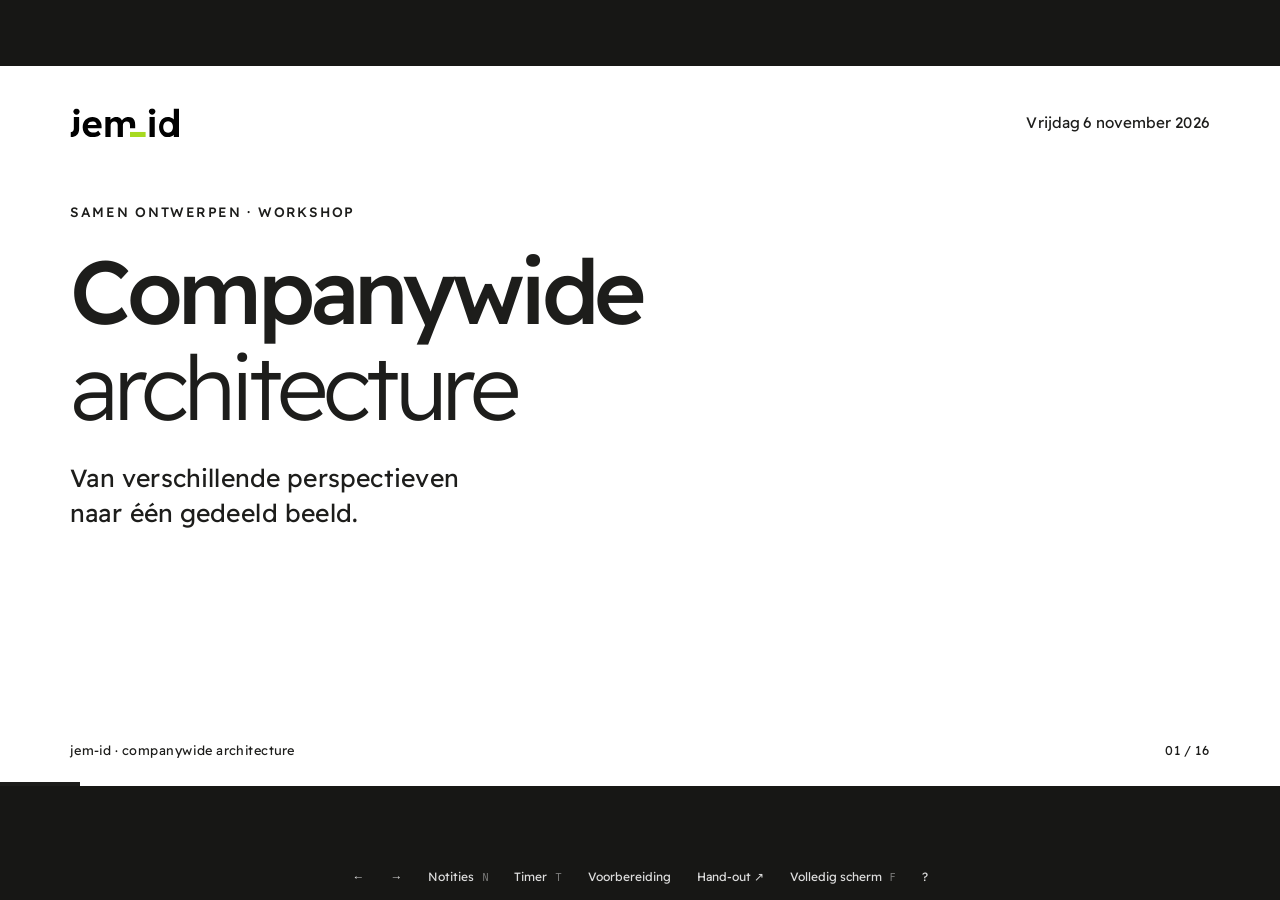
==== index.html @ 1c61e3d5 "Trim guiding text from C4 intro slides and fix diagram labels Remove C1-C3 list from the kata slide " ====
<!doctype html>
<html lang="nl">
<head>
  <meta charset="utf-8"><meta name="viewport" content="width=device-width, initial-scale=1">
  <title>Companywide architecture — jem-id workshop</title>
  <link rel="stylesheet" href="style.css">
  <style>
    @keyframes deck-fade { from { opacity: 0 } to { opacity: 1 } }
    @keyframes deck-rise { from { opacity: 0; transform: translateY(18px) } to { opacity: 1; transform: translateY(0) } }
    @media (prefers-reduced-motion: no-preference) {
      .slide.active { animation: deck-fade .28s ease both }
      .slide.active header, .slide.active > h1, .slide.active > h2, .slide.active > .cover-body { animation: deck-rise .45s ease both }
      .slide.active > .intro, .slide.active > .statement { animation: deck-rise .45s .08s ease both }
      .slide.active .role-lines > div { animation: deck-rise .50s ease both }
      .slide.active .role-lines > div:nth-child(1) { animation-delay: .10s }
      .slide.active .role-lines > div:nth-child(2) { animation-delay: .22s }
      .slide.active .role-lines > div:nth-child(3) { animation-delay: .34s }
      .slide.active .workshop-columns > div, .slide.active .check-columns > div, .slide.active .present-columns > div { animation: deck-rise .55s ease both }
      .slide.active .workshop-columns > div:nth-child(1), .slide.active .check-columns > div:nth-child(1), .slide.active .present-columns > div:nth-child(1) { animation-delay: .14s }
      .slide.active .workshop-columns > div:nth-child(2), .slide.active .check-columns > div:nth-child(2), .slide.active .present-columns > div:nth-child(2) { animation-delay: .32s }
      .slide.active > .lift { animation: deck-rise .6s .1s ease both }
      .slide.active .timeline-loop { animation: deck-rise .6s .1s ease both }
      .slide.active .c-level > * { animation: deck-rise .5s ease both }
      .slide.active .c-level > :nth-child(2) { animation-delay: .06s }
      .slide.active .c-level > :nth-child(3) { animation-delay: .12s }
      .slide.active .c-level > :nth-child(4) { animation-delay: .22s }
      .slide.active .c-level > :nth-child(5) { animation-delay: .32s }
      .slide.active .c-example { animation: deck-rise .6s .2s ease both }
      .slide.active .c4-levels > div { animation: deck-rise .55s ease both }
      .slide.active .c4-levels > :nth-child(1) { animation-delay: .12s }
      .slide.active .c4-levels > :nth-child(2) { animation-delay: .24s }
      .slide.active .c4-levels > :nth-child(3) { animation-delay: .36s }
      .slide.active .c4-levels > :nth-child(4) { animation-delay: .48s }
      .slide.active .c-stamp { animation: deck-fade .4s .6s ease both }
      .slide.active .handoff-steps > * { animation: deck-rise .55s ease both }
      .slide.active .handoff-steps > :nth-child(1) { animation-delay: .12s }
      .slide.active .handoff-steps > :nth-child(2) { animation-delay: .24s }
      .slide.active .handoff-steps > :nth-child(3) { animation-delay: .36s }
      .slide.active .handoff-steps > :nth-child(4) { animation-delay: .48s }
      .slide.active .handoff-steps > :nth-child(5) { animation-delay: .60s }
    }
  </style>
  <script src="workshop.js" defer></script><script src="deck.js" defer></script><script src="elevator.js" defer></script>
</head>
<body>
  <main id="stage" aria-label="Workshop presentatie">
    <section class="slide cover active" data-title="Companywide architecture" style="background:#fff">
      <header><img class="logo" src="assets/logo.svg" alt="jem-id"><span data-date></span></header>
      <div class="cover-body"><p class="eyebrow">Samen ontwerpen · workshop</p><h1>Companywide<br><span>architecture</span></h1><p class="lead">Van verschillende perspectieven<br>naar één gedeeld beeld.</p></div>
      <aside class="notes">Welkom! Na Randy’s presentatie gaan we zelf oefenen. Wie vaak met architectuur werkt, oefent met uitleggen, afwegingen en luisteren naar andere rollen. Wie er minder mee werkt, leert systeemgrenzen herkennen en vragen stellen. We doen allemaal mee omdat productkeuzes, klantbehoeften en de manier waarop we samenwerken invloed hebben op onze systemen. Vraag: wie heeft bij een technische keuze weleens gedacht ‘waarom eigenlijk?’ Vandaag gaat het om het gesprek en de onderbouwing, niet om de mooiste tekening.</aside>
    </section>
    <section class="slide lift-slide" data-title="Architectuur raakt iedere rol">
      <header><img class="logo" src="assets/logo.svg" alt="jem-id"><span>Waarom we dit samen doen</span></header>
      <h2>Architectuur raakt<br><span>iedere rol</span></h2>
      <p class="intro">Hoe onze systemen samenwerken, hangt samen met hoe wij keuzes maken.</p>
      <div class="role-lines"><div><strong>Product & klant</strong><p>Welk probleem lossen we op? Wat heeft prioriteit?</p></div><div><strong>Development, data & UX</strong><p>Hoe bouwen we het? Welke inzichten uit data en gebruikerservaring zijn nodig?</p></div><div><strong>Teams & organisatie</strong><p>Wie is verantwoordelijk? Waar moeten we afstemmen?</p></div></div>
      <p class="statement">“De architect is niet een verdieping. De architect is de <b>lift.</b>”</p>
      <figure class="lift" data-elevator></figure>
      <aside class="notes">De formulering op de slide komt uit Randy Vroegops presentatie, gebaseerd op Gregor Hohpes Architect Elevator-metafoor. Verschillende rollen zien andere delen van dezelfde organisatie. Architectuur verbindt die perspectieven. Een prioriteit kan gevolgen hebben voor systemen; inzichten van de data-analist en de UX-designer laten zien wat gebruikers nodig hebben en hoe een oplossing wordt ervaren. Vraag elke groep daarom om vaktermen uit te leggen en niet meteen een oplossing te tekenen. C4 geeft verschillende zoomniveaus: C1 context, C2 containers, C3 componenten, C4 code. C4 is een hulpmiddel voor het gesprek, niet een volledig model van de organisatie. Bronnen: https://github.com/vroegop/architecturetalk · Gregor Hohpe, The Software Architect Elevator · https://c4model.com/</aside>
    </section>
    <section class="slide" data-title="Het tijdpad">
      <header><img class="logo" src="assets/logo.svg" alt="jem-id"><span>Voorstel · 120 minuten</span></header>
      <h2>Het <span>tijdpad</span></h2>
      <svg class="timeline-loop" viewBox="0 0 1424 560" role="img" aria-label="Tijdpad: intro 10 minuten, dan drie rondes C1 20, C2 25 en C3 20 minuten, elk gevolgd door een check-in van 5 minuten, daarna presenteren 20 en retro 10 minuten" font-family="Readex, Arial, sans-serif" text-anchor="middle" style="display:block;width:100%;height:auto;margin-top:6px"><defs><marker id="loop-arrow" viewBox="0 0 10 10" refX="7" refY="5" markerWidth="4" markerHeight="4" orient="auto"><path d="M0 0L10 5L0 10z" fill="#aadb1e"/></marker></defs><g stroke="#aadb1e" stroke-width="5"><line x1="252" y1="290" x2="522" y2="290"/><line x1="902" y1="290" x2="1088" y2="290"/><line x1="1132" y1="290" x2="1278" y2="290"/></g><g fill="none" stroke="#aadb1e" stroke-width="6" marker-end="url(#loop-arrow)"><path d="M777.6 127.7A175 175 0 0 1 885.3 314.4"/><path d="M819.7 427.9A175 175 0 0 1 604.3 427.9"/><path d="M538.7 314.4A175 175 0 0 1 646.4 127.7"/></g><text x="712" y="286" font-size="40" font-weight="500" fill="#1d1d1b">3 rondes</text><text x="712" y="320" font-size="20" fill="#666">tekenen, dan samen inchecken</text><rect x="637" y="80" width="150" height="70" fill="#1d1d1b"/><text x="712" y="124" font-size="28" font-weight="500" fill="#fff">C1 <tspan font-size="19" font-weight="400" fill="#aadb1e">20 min</tspan></text><rect x="788.6" y="342.5" width="150" height="70" fill="#1d1d1b"/><text x="863.6" y="386.5" font-size="28" font-weight="500" fill="#fff">C2 <tspan font-size="19" font-weight="400" fill="#aadb1e">25 min</tspan></text><rect x="485.4" y="342.5" width="150" height="70" fill="#1d1d1b"/><text x="560.4" y="386.5" font-size="28" font-weight="500" fill="#fff">C3 <tspan font-size="19" font-weight="400" fill="#aadb1e">20 min</tspan></text><g fill="#aadb1e" stroke="#fff" stroke-width="5"><circle cx="863.6" cy="202.5" r="14"/><circle cx="712" cy="465" r="14"/><circle cx="560.4" cy="202.5" r="14"/></g><g font-size="18" fill="#1d1d1b"><text x="890" y="190" text-anchor="start">check-in <tspan fill="#666">5</tspan></text><text x="712" y="508">check-in <tspan fill="#666">5</tspan></text><text x="534" y="190" text-anchor="end">check-in <tspan fill="#666">5</tspan></text></g><circle cx="230" cy="290" r="20" fill="#1d1d1b" stroke="#aadb1e" stroke-width="5"/><text x="230" y="348" font-size="26" font-weight="500">Intro</text><text x="230" y="378" font-size="20" fill="#666">10 min</text><circle cx="1110" cy="290" r="20" fill="#1d1d1b" stroke="#aadb1e" stroke-width="5"/><text x="1110" y="348" font-size="26" font-weight="500">Presenteren</text><text x="1110" y="378" font-size="20" fill="#666">20 min</text><circle cx="1300" cy="290" r="20" fill="#1d1d1b" stroke="#aadb1e" stroke-width="5"/><text x="1300" y="348" font-size="26" font-weight="500">Retro</text><text x="1300" y="378" font-size="20" fill="#666">10 min</text></svg>
      <aside class="notes">Dit tijdpad is een voorstel van 120 minuten, inclusief vier presentaties. Elke groep werkt drie rondes: C1 (20 min), C2 (25 min) en C3 (20 min). Na elke ronde checken we samen in (5 min); na C1 en C2 met de sheet van het volgende zoomniveau, na C3 als overgang naar de presentaties: is het vorige niveau begrijpelijk, hebben pijlen een label, welke C4-vragen zijn er? Stem daarna zo nodig de tijd af. Het doel is niet om elk detail af te maken, maar om keuzes, aannames en open vragen zichtbaar te maken.</aside>
    </section>
    <section class="slide" data-title="De oefenkata">
      <header><img class="logo" src="assets/logo.svg" alt="jem-id"><span>Op papier · vier mensen per groep</span></header>
      <h2>Wat is een <span>kata?</span></h2>
      <div class="workshop-columns"><div><p class="eyebrow">Oefenen zonder productiedruk</p><h3>Een korte, fictieve casus om samen ontwerpkeuzes te verkennen.</h3><p style="margin-top:18px">Jullie tekenen, stellen vragen, maken aannames zichtbaar en vergelijken mogelijke oplossingen. Niet de perfecte uitkomst telt, maar hoe jullie tot keuzes komen.</p><p class="challenge">De concrete casus staat in de <b>hand-out</b>. Gebruik die tijdens het groepswerk als jullie gezamenlijke vertrekpunt.</p></div><div class="agenda"><p class="eyebrow">Jullie resultaat</p><ol><li><b>Keuzes</b><span>Onderbouwde afwegingen, aannames en open vragen</span></li></ol><p class="small"><b>Sofie loopt langs als PO.</b> Schrijf vragen en aannames op.</p></div></div>
      <aside class="notes">Een architectural kata is een korte, veilige oefenvorm: een team werkt aan een fictieve casus om architectuurkeuzes, aannames en trade-offs bespreekbaar te maken. De concrete bloemen-casus staat bewust alleen in de hand-out, zodat iedereen hem tijdens het groepswerk bij de hand heeft. Houd de oplossing open. Eindresultaat: een C1, een C2, een C3 van één container en enkele onderbouwde keuzes. C4/code doen we niet. Begin bij mensen, doelen en de systeemgrens. Geef alle pijlen een betekenis. Een container in C4 is een uitvoerbare applicatie of gegevensopslag, niet per se Docker. Niet-developers toetsen of de tekening begrijpelijk is en of het probleem wordt opgelost. Developers bewaken samenhang en leggen technische termen uit. Verdeel het tekenen, vragen stellen en noteren; laat iedereen aan bod komen.</aside>
    </section>
    <section class="slide" data-title="Het C4-model">
      <header><img class="logo" src="assets/logo.svg" alt="jem-id"><span>Eerst samen · het C4-model</span></header>
      <h2>Het <span>C4-model</span></h2>
      <div class="c4-levels">
        <div><svg viewBox="0 0 120 120" aria-hidden="true"><rect x="2" y="2" width="116" height="116" fill="#aadb1e" stroke="#1d1d1b" stroke-width="3"/><rect x="22" y="22" width="76" height="76" fill="none" stroke="#1d1d1b" stroke-width="2" stroke-dasharray="5 4"/></svg><b>C1</b><h3>Context</h3><p>Het systeem als één doos, met de mensen en systemen eromheen.</p><small>Voor iedereen</small></div>
        <div><svg viewBox="0 0 120 120" aria-hidden="true"><rect x="2" y="2" width="116" height="116" fill="none" stroke="#1d1d1b" stroke-width="3"/><rect x="22" y="22" width="76" height="76" fill="#aadb1e" stroke="#1d1d1b" stroke-width="3"/><rect x="40" y="40" width="40" height="40" fill="none" stroke="#1d1d1b" stroke-width="2" stroke-dasharray="5 4"/></svg><b>C2</b><h3>Containers</h3><p>De applicaties en gegevensopslag binnen dat systeem.</p><small>Product & techniek</small></div>
        <div><svg viewBox="0 0 120 120" aria-hidden="true"><rect x="2" y="2" width="116" height="116" fill="none" stroke="#1d1d1b" stroke-width="3"/><rect x="22" y="22" width="76" height="76" fill="none" stroke="#1d1d1b" stroke-width="3"/><rect x="40" y="40" width="40" height="40" fill="#aadb1e" stroke="#1d1d1b" stroke-width="3"/><rect x="53" y="53" width="14" height="14" fill="none" stroke="#1d1d1b" stroke-width="2" stroke-dasharray="4 3"/></svg><b>C3</b><h3>Componenten</h3><p>De onderdelen binnen één container en hun taak.</p><small>Developers & architecten</small></div>
        <div class="off"><svg viewBox="0 0 120 120" aria-hidden="true"><rect x="2" y="2" width="116" height="116" fill="none" stroke="#bbb" stroke-width="3"/><rect x="22" y="22" width="76" height="76" fill="none" stroke="#bbb" stroke-width="3"/><rect x="40" y="40" width="40" height="40" fill="none" stroke="#bbb" stroke-width="3"/><rect x="53" y="53" width="14" height="14" fill="#ddd" stroke="#bbb" stroke-width="3"/></svg><b>C4</b><h3>Code</h3><p>Klassen, functies en tabellen binnen één component.</p><small>Vandaag niet</small></div>
      </div>
      <aside class="notes">Het C4-model van Simon Brown beschrijft software op vier zoomniveaus, net als een digitale kaart: eerst het land, dan de stad, dan de straat. C1 context laat het systeem als één doos zien, met de mensen die het gebruiken en de systemen waarmee het praat. C2 containers zoomt in op de applicaties en gegevensopslag binnen dat systeem. C3 componenten zoomt in op één container. C4 code gaat over klassen en functies; dat niveau wordt meestal uit de code gegenereerd en slaan we vandaag over. Belangrijkste les: kies het zoomniveau dat past bij het gesprek en het publiek. Bron: https://c4model.com/</aside>
    </section>
    <section class="slide" data-title="Voorbeeldkata · Doe mij maar een BLT">
      <header><img class="logo" src="assets/logo.svg" alt="jem-id"><span>Voorbeeld · Architectural Katas</span></header>
      <h2>Doe mij maar <span>een BLT</span></h2>
      <div class="workshop-columns" style="margin-top:34px"><div><p class="eyebrow">De casus</p><h3>Een landelijke broodjesketen wil ‘bestellen per fax’ ook via internet aanbieden, naast de bestaande faxservice.</h3><p class="challenge">Gebruikers: <b>miljoenen+</b></p></div><div class="agenda kata-reqs"><p class="eyebrow">Eisen na gesprek met PO</p><ol><li><b>Bestellen</b><span>Na de bestelling krijgt de klant een ophaaltijd en een route naar de winkel (via Google Maps)</span></li><li><b>Bezorgen</b><span>Bezorgt de winkel? Dan gaat een bezorger met het broodje naar de klant</span></li><li><b>Mobiel</b><span>Goed te gebruiken op mobiele apparaten</span></li><li><b>Acties</b><span>Landelijke én lokale dagaanbiedingen</span></li><li><b>Betalen</b><span>Online, of bij ophalen of bezorging</span></li></ol></div></div>
      <aside class="notes">Deze voorbeeldkata komt van architecturalkatas.com (‘I’ll Have the BLT’). Een landelijke broodjesketen wil naast de bestaande faxservice ook online bestellen mogelijk maken, voor miljoenen gebruikers. Eisen: de klant krijgt na het bestellen een ophaaltijd en routebeschrijving via Google Maps; als de winkel bezorgt, gaat een bezorger op pad; het moet goed werken op mobiel; er zijn landelijke en lokale dagaanbiedingen; en betalen kan online of bij ophalen of bezorging. We gebruiken deze casus alleen om de vier zoomniveaus te laten zien (jullie eigen kata staat in de hand-out); hij komt straks terug als voorbeeld op de check-in-slides. Bron: https://www.architecturalkatas.com/</aside>
    </section>
    <section class="slide c-slide c-explain" data-title="Voorbeeld · C1 context">
      <header><img class="logo" src="assets/logo.svg" alt="jem-id"><span>Het C4-model · voorbeeld</span></header>
      <div class="c-columns">
        <div class="c-level">
          <p class="eyebrow">Zoomniveau 1</p>
          <h2>C1 <span>context</span></h2>
          <p class="intro">Het bestelplatform als één doos. Wie gebruikt het, en met welke systemen praat het?</p>
          <ul class="check-questions"><li>Mensen: klant, medewerker, bezorger en marketing</li><li>Eén systeem in scope, in het midden</li><li>Bestaande en externe systemen: Google Maps, betalen, kassa</li><li>Nog geen techniek: iedereen kan meelezen</li></ul>
        </div>
        <figure class="c-example">
          <figcaption><span>Voorbeeld</span> Doe mij maar een BLT · systeemcontext</figcaption>
          <svg id="ex-c1" viewBox="0 0 880 600" role="img" aria-label="Voorbeeld C1: klant, medewerker, bezorger en marketing gebruiken het bestelplatform, dat Google Maps, een betaalprovider en het kassasysteem van de winkel gebruikt" font-family="Readex, Arial, sans-serif" text-anchor="middle">
            <defs><marker id="arr-blt1" viewBox="0 0 10 10" refX="9" refY="5" markerWidth="9" markerHeight="9" orient="auto"><path d="M0 0L10 5L0 10z" fill="#1d1d1b"/></marker></defs>
            <g stroke="#1d1d1b" stroke-width="2.5" marker-end="url(#arr-blt1)"><line x1="110" y1="132" x2="290" y2="253"/><line x1="330" y1="132" x2="400" y2="253"/><line x1="550" y1="132" x2="480" y2="253"/><line x1="770" y1="132" x2="590" y2="253"/><line x1="330" y1="367" x2="180" y2="478"/><line x1="440" y1="367" x2="440" y2="478"/><line x1="550" y1="367" x2="700" y2="478"/></g>
            <g fill="#1d1d1b"><circle cx="110" cy="28" r="20"/><rect x="20" y="48" width="180" height="82" rx="18"/><circle cx="330" cy="28" r="20"/><rect x="240" y="48" width="180" height="82" rx="18"/><circle cx="550" cy="28" r="20"/><rect x="460" y="48" width="180" height="82" rx="18"/><circle cx="770" cy="28" r="20"/><rect x="680" y="48" width="180" height="82" rx="18"/></g>
            <g fill="#fff"><g font-size="19" font-weight="500"><text x="110" y="79">Klant</text><text x="330" y="79">Medewerker</text><text x="550" y="79">Bezorger</text><text x="770" y="79">Marketing</text></g><g font-size="12" fill="#c8c8c1"><text x="110" y="98">[Persoon]</text><text x="330" y="98">[Persoon]</text><text x="550" y="98">[Persoon]</text><text x="770" y="98">[Persoon]</text></g><g font-size="14"><text x="110" y="118">Bestelt online</text><text x="330" y="118">Maakt broodjes klaar</text><text x="550" y="118">Bezorgt bestellingen</text><text x="770" y="118">Bepaalt dagacties</text></g></g>
            <rect x="250" y="255" width="380" height="110" fill="#aadb1e"/>
            <g fill="#1d1d1b"><text x="440" y="293" font-size="22" font-weight="500">Bestelplatform</text><text x="440" y="314" font-size="13">[Softwaresysteem]</text><text x="440" y="338" font-size="15">Online bestellen, ophalen</text><text x="440" y="357" font-size="15">of laten bezorgen</text></g>
            <g fill="#e6e6e0"><rect x="40" y="480" width="220" height="100"/><rect x="330" y="480" width="220" height="100"/><rect x="620" y="480" width="220" height="100"/></g>
            <g fill="#1d1d1b"><g font-size="20" font-weight="500"><text x="150" y="517">Google Maps</text><text x="440" y="517">Betaalprovider</text><text x="730" y="517">Kassasysteem winkel</text></g><g font-size="13" fill="#666"><text x="150" y="539">[Extern systeem]</text><text x="440" y="539">[Extern systeem]</text><text x="730" y="539">[Bestaand systeem]</text></g><g font-size="15"><text x="150" y="562">Routebeschrijving</text><text x="440" y="562">Online betalen</text><text x="730" y="562">Fax- en baliebestellingen</text></g></g>
            <g font-size="15" fill="#1d1d1b" stroke="#fff" stroke-width="6" stroke-linejoin="round" paint-order="stroke"><text x="160" y="186" text-anchor="end">Bestelt en</text><text x="172" y="203" text-anchor="end">betaalt</text><text x="340" y="186" text-anchor="end">Bekijkt</text><text x="346" y="203" text-anchor="end">bestellingen</text><text x="540" y="186" text-anchor="start">Haalt</text><text x="534" y="203" text-anchor="start">bezorgopdracht</text><text x="716" y="186" text-anchor="start">Plaatst</text><text x="694" y="203" text-anchor="start">dagacties</text><text x="246" y="420" text-anchor="end">Vraagt route op</text><text x="452" y="428" text-anchor="start">Start betaling</text><text x="634" y="420" text-anchor="start">Stuurt bestelling door</text></g>
          </svg>
        </figure>
      </div>
      <aside class="notes">C1 van de voorbeeldkata. In het midden staat één systeem: het bestelplatform. Daaromheen de mensen die het gebruiken: de klant, de medewerker in de winkel, de bezorger en marketing van het hoofdkantoor die de dagacties bepaalt. Onderaan de systemen waar het platform mee praat: Google Maps voor de route, een betaalprovider voor online betalen en het bestaande kassasysteem van de winkel, waar ook de faxbestellingen binnenkomen. Elke pijl heeft een richting en een label. Er staat nog geen technologie in: dit plaatje kun je met iedereen bespreken, ook met de klant of de PO. Vraag de zaal: wie mist er nog? Bron: https://c4model.com/diagrams/system-context</aside>
    </section>
    <section class="slide c-slide c-explain" data-title="Voorbeeld · C2 containers">
      <header><img class="logo" src="assets/logo.svg" alt="jem-id"><span>Het C4-model · voorbeeld</span></header>
      <div class="c-columns">
        <div class="c-level">
          <p class="eyebrow">Zoomniveau 2</p>
          <h2>C2 <span>containers</span></h2>
          <p class="intro">Zoom in op het bestelplatform: welke applicaties en gegevensopslag maken het mogelijk?</p>
          <ul class="check-questions"><li>Een app per gebruikersgroep: bestelsite, winkel-app en beheerportaal</li><li>De bestel-API bevat de regels, de database onthoudt</li><li>Keuzes worden zichtbaar, zoals mobielvriendelijk bestellen</li><li>Container = iets dat draait of data bewaart</li></ul>
        </div>
        <figure class="c-example">
          <figcaption><span>Voorbeeld</span> Het bestelplatform van binnen</figcaption>
          <svg id="ex-c2" viewBox="0 0 880 600" role="img" aria-label="Voorbeeld C2: bestelsite, winkel-app en beheerportaal gebruiken de bestel-API, die een database, Google Maps, een betaalprovider en het kassasysteem gebruikt" font-family="Readex, Arial, sans-serif" text-anchor="middle">
            <defs><marker id="arr-blt2" viewBox="0 0 10 10" refX="9" refY="5" markerWidth="9" markerHeight="9" orient="auto"><path d="M0 0L10 5L0 10z" fill="#1d1d1b"/></marker></defs>
            <rect x="20" y="130" width="840" height="310" fill="none" stroke="#1d1d1b" stroke-width="2" stroke-dasharray="9 7"/>
            <text x="50" y="332" font-size="15" font-weight="500" fill="#1d1d1b" text-anchor="start">Bestelplatform</text><text x="50" y="352" font-size="13" fill="#666" text-anchor="start">[Softwaresysteem]</text>
            <g stroke="#1d1d1b" stroke-width="2.5" marker-end="url(#arr-blt2)"><line x1="130" y1="94" x2="140" y2="163"/><line x1="330" y1="94" x2="410" y2="163"/><line x1="550" y1="94" x2="470" y2="163"/><line x1="750" y1="94" x2="740" y2="163"/><line x1="180" y1="247" x2="328" y2="318"/><line x1="440" y1="247" x2="440" y2="303"/><line x1="700" y1="247" x2="552" y2="318"/><line x1="552" y1="345" x2="638" y2="345"/><line x1="380" y1="387" x2="170" y2="488"/><line x1="440" y1="387" x2="440" y2="488"/><line x1="500" y1="387" x2="710" y2="488"/></g>
            <g fill="#1d1d1b"><circle cx="130" cy="20" r="16"/><rect x="45" y="36" width="170" height="56" rx="16"/><circle cx="330" cy="20" r="16"/><rect x="245" y="36" width="170" height="56" rx="16"/><circle cx="550" cy="20" r="16"/><rect x="465" y="36" width="170" height="56" rx="16"/><circle cx="750" cy="20" r="16"/><rect x="665" y="36" width="170" height="56" rx="16"/></g>
            <g fill="#fff"><g font-size="17" font-weight="500"><text x="130" y="62">Klant</text><text x="330" y="62">Medewerker</text><text x="550" y="62">Bezorger</text><text x="750" y="62">Marketing</text></g><g font-size="12" fill="#c8c8c1"><text x="130" y="81">[Persoon]</text><text x="330" y="81">[Persoon]</text><text x="550" y="81">[Persoon]</text><text x="750" y="81">[Persoon]</text></g></g>
            <g fill="#aadb1e"><rect x="40" y="165" width="220" height="80"/><rect x="330" y="165" width="220" height="80"/><rect x="620" y="165" width="220" height="80"/><rect x="330" y="305" width="220" height="80"/><rect x="640" y="310" width="200" height="70"/></g>
            <g fill="#1d1d1b"><g font-size="19" font-weight="500"><text x="150" y="197">Bestelsite</text><text x="440" y="197">Winkel-app</text><text x="730" y="197">Beheerportaal</text><text x="440" y="337">Bestel-API</text><text x="740" y="338">Database</text></g><g font-size="13"><text x="150" y="217">[Container: webapp]</text><text x="440" y="217">[Container: mobiele app]</text><text x="730" y="217">[Container: webapp]</text><text x="440" y="357">[Container: API]</text><text x="740" y="360">[Container: database]</text></g><g font-size="14"><text x="150" y="236">Mobielvriendelijk bestellen</text><text x="440" y="236">Bestellingen en bezorging</text><text x="730" y="236">Dagacties beheren</text><text x="440" y="376">Ophaaltijd, acties, bezorging</text></g></g>
            <g fill="#e6e6e0"><rect x="40" y="490" width="220" height="80"/><rect x="330" y="490" width="220" height="80"/><rect x="620" y="490" width="220" height="80"/></g>
            <g fill="#1d1d1b"><g font-size="19" font-weight="500"><text x="150" y="524">Google Maps</text><text x="440" y="524">Betaalprovider</text><text x="730" y="524">Kassasysteem winkel</text></g><g font-size="13" fill="#666"><text x="150" y="548">[Extern systeem]</text><text x="440" y="548">[Extern systeem]</text><text x="730" y="548">[Bestaand systeem]</text></g></g>
            <g font-size="14" fill="#1d1d1b" stroke="#fff" stroke-width="6" stroke-linejoin="round" paint-order="stroke"><text x="148" y="116" text-anchor="start">Bestelt</text><text x="328" y="118" text-anchor="end">Gebruikt</text><text x="552" y="118" text-anchor="start">Gebruikt</text><text x="757" y="116" text-anchor="start">Plaatst acties</text><text x="232" y="284" text-anchor="end">HTTPS</text><text x="452" y="280" text-anchor="start">HTTPS</text><text x="650" y="284" text-anchor="start">HTTPS</text><text x="595" y="336">SQL</text><text x="288" y="425" text-anchor="end">Vraagt route op</text><text x="452" y="425" text-anchor="start">Start betaling</text><text x="612" y="412" text-anchor="start">Stuurt bestelling</text></g>
          </svg>
        </figure>
      </div>
      <aside class="notes">C2 zoomt in op de doos uit C1. Het bestelplatform blijkt te bestaan uit drie applicaties voor drie gebruikersgroepen (een mobielvriendelijke bestelsite, een winkel-app voor medewerkers en bezorgers, en een beheerportaal voor de dagacties), een bestel-API met de regels en een database. De mensen en externe systemen uit C1 komen terug, zodat je ziet waar ze precies aansluiten. Technologie noem je alleen als die keuze iets zegt, zoals HTTPS of SQL. Een container is iets dat draait of data bewaart, niet per se een Docker-container. Vraag: waarom zou je de winkel-app en de bestelsite scheiden? Bron: https://c4model.com/diagrams/container</aside>
    </section>
    <section class="slide c-slide c-explain" data-title="Voorbeeld · C3 componenten">
      <header><img class="logo" src="assets/logo.svg" alt="jem-id"><span>Het C4-model · voorbeeld</span></header>
      <div class="c-columns">
        <div class="c-level">
          <p class="eyebrow">Zoomniveau 3</p>
          <h2>C3 <span>componenten</span></h2>
          <p class="intro">Zoom in op één container, de bestel-API: welke onderdelen doen het werk?</p>
          <ul class="check-questions"><li>Componenten met één duidelijke taak</li><li>De bestelservice bepaalt ophaaltijd en bezorging</li><li>Elke koppeling naar buiten heeft een eigen component</li><li>Bewust weggelaten: de dagacties. Waar zou jij die tekenen?</li></ul>
        </div>
        <figure class="c-example">
          <figcaption><span>Voorbeeld</span> De bestel-API van binnen</figcaption>
          <svg id="ex-c3" viewBox="0 0 880 600" role="img" aria-label="Voorbeeld C3: componenten binnen de bestel-API" font-family="Readex, Arial, sans-serif" text-anchor="middle">
            <defs><marker id="arr-blt3" viewBox="0 0 10 10" refX="9" refY="5" markerWidth="9" markerHeight="9" orient="auto"><path d="M0 0L10 5L0 10z" fill="#1d1d1b"/></marker></defs>
            <rect x="6" y="125" width="868" height="320" fill="none" stroke="#1d1d1b" stroke-width="2" stroke-dasharray="9 7"/>
            <text x="440" y="152" font-size="15" font-weight="500" fill="#1d1d1b">Bestel-API <tspan font-weight="400" fill="#666">[Container: API]</tspan></text>
            <g stroke="#1d1d1b" stroke-width="2.5" marker-end="url(#arr-blt3)"><line x1="170" y1="98" x2="170" y2="168"/><line x1="710" y1="98" x2="710" y2="168"/><line x1="272" y1="212" x2="338" y2="212"/><line x1="608" y1="212" x2="542" y2="212"/><line x1="380" y1="257" x2="140" y2="328"/><line x1="420" y1="257" x2="330" y2="328"/><line x1="460" y1="257" x2="550" y2="328"/><line x1="500" y1="257" x2="740" y2="328"/><line x1="115" y1="417" x2="115" y2="488"/><line x1="335" y1="417" x2="335" y2="488"/><line x1="545" y1="417" x2="545" y2="488"/><line x1="765" y1="417" x2="765" y2="488"/></g>
            <g fill="#e6e6e0"><rect x="60" y="20" width="220" height="76"/><rect x="600" y="20" width="220" height="76"/><rect x="20" y="490" width="190" height="76"/><rect x="240" y="490" width="190" height="76"/><rect x="450" y="490" width="190" height="76"/><rect x="670" y="490" width="190" height="76"/></g>
            <g fill="#aadb1e"><rect x="70" y="170" width="200" height="85"/><rect x="340" y="170" width="200" height="85"/><rect x="610" y="170" width="200" height="85"/><rect x="20" y="330" width="190" height="85"/><rect x="240" y="330" width="190" height="85"/><rect x="450" y="330" width="190" height="85"/><rect x="670" y="330" width="190" height="85"/></g>
            <g fill="#1d1d1b"><g font-size="19" font-weight="500"><text x="170" y="52">Bestelsite</text><text x="710" y="52">Winkel-app</text></g><g font-size="18" font-weight="500"><text x="115" y="522">Google Maps</text><text x="335" y="522">Betaalprovider</text><text x="545" y="522">Kassasysteem</text><text x="765" y="522">Database</text></g><g font-size="13" fill="#666"><text x="170" y="76">[Container: webapp]</text><text x="710" y="76">[Container: mobiele app]</text><text x="115" y="546">[Extern systeem]</text><text x="335" y="546">[Extern systeem]</text><text x="545" y="546">[Bestaand systeem]</text><text x="765" y="546">[Container: database]</text></g></g>
            <g fill="#1d1d1b"><g font-size="18" font-weight="500"><text x="170" y="202">Bestelcontroller</text><text x="440" y="202">Bestelservice</text><text x="710" y="202">Winkeloverzicht</text></g><g font-size="17" font-weight="500"><text x="115" y="362">Routekoppeling</text><text x="335" y="362">Betaalkoppeling</text><text x="545" y="362">Kassakoppeling</text><text x="765" y="362">Bestelopslag</text></g><g font-size="13"><text x="170" y="222">[Component]</text><text x="440" y="222">[Component]</text><text x="710" y="222">[Component]</text><text x="115" y="382">[Component]</text><text x="335" y="382">[Component]</text><text x="545" y="382">[Component]</text><text x="765" y="382">[Component]</text></g><g font-size="14"><text x="170" y="243">Ontvangt bestellingen</text><text x="440" y="243">Ophaaltijd en bezorging</text><text x="710" y="243">Bestellingen per winkel</text><text x="115" y="402">Vraagt route op</text><text x="335" y="402">Online betalen</text><text x="545" y="402">Meldt bij de winkel</text><text x="765" y="402">Leest en schrijft</text></g></g>
            <g font-size="14" fill="#1d1d1b" stroke="#fff" stroke-width="6" stroke-linejoin="round" paint-order="stroke"><text x="182" y="117" text-anchor="start">HTTPS</text><text x="722" y="117" text-anchor="start">HTTPS</text><text x="305" y="203" font-size="13">gebruikt</text><text x="575" y="203" font-size="13">gebruikt</text><text x="280" y="278" text-anchor="end">plant route</text><text x="326" y="322" text-anchor="end">start betaling</text><text x="552" y="322" text-anchor="start">meldt bestelling</text><text x="595" y="278" text-anchor="start">bewaart</text><text x="127" y="470" text-anchor="start">HTTPS</text><text x="347" y="470" text-anchor="start">HTTPS</text><text x="557" y="470" text-anchor="start">API</text><text x="777" y="470" text-anchor="start">SQL</text></g>
          </svg>
        </figure>
      </div>
      <aside class="notes">C3 zoomt in op één container uit C2: de bestel-API. De bestelcontroller ontvangt bestellingen van de bestelsite, het winkeloverzicht levert de bestellingen aan de winkel-app. De bestelservice is het hart: die bepaalt de ophaaltijd en of er bezorgd wordt. Elke koppeling naar buiten heeft een eigen component, zodat je die los kunt vervangen of testen. De dagacties zijn bewust weggelaten: vraag de zaal waar zij die zouden tekenen. Een C3 hoeft niet compleet te zijn; hij moet het gesprek helpen. Bron: https://c4model.com/diagrams/component</aside>
    </section>
    <section class="slide c-slide c-explain c-off" data-title="Voorbeeld · C4 code">
      <header><img class="logo" src="assets/logo.svg" alt="jem-id"><span>Het C4-model · voorbeeld</span></header>
      <div class="c-columns">
        <div class="c-level">
          <p class="eyebrow">Zoomniveau 4</p>
          <h2>C4 <span>code</span></h2>
          <p class="intro">Zoom in op één component, de bestelservice: klassen, functies en tabellen.</p>
          <ul class="check-questions"><li>Meestal gegenereerd uit de code of de IDE</li><li>Te gedetailleerd voor een gesprek met alle rollen</li><li>Verandert vaak, dus snel verouderd op papier</li><li>Vandaag slaan we dit niveau over</li></ul>
        </div>
        <figure class="c-example">
          <figcaption><span>Voorbeeld</span> De bestelservice in code</figcaption>
          <svg viewBox="0 0 880 600" role="img" aria-label="Voorbeeld C4, grijs weergegeven: klassen Bestelling, Bestelregel, Ophaalmoment en Bezorgopdracht" font-family="Readex, Arial, sans-serif" text-anchor="middle">
            <defs><marker id="arr-blt4" viewBox="0 0 10 10" refX="9" refY="5" markerWidth="9" markerHeight="9" orient="auto"><path d="M0 0L10 5L0 10z" fill="#1d1d1b"/></marker></defs>
            <g stroke="#1d1d1b" stroke-width="2.5" marker-end="url(#arr-blt4)"><line x1="360" y1="272" x2="160" y2="338"/><line x1="440" y1="272" x2="440" y2="338"/><line x1="520" y1="272" x2="720" y2="338"/></g>
            <g fill="#fff" stroke="#1d1d1b" stroke-width="2"><rect x="300" y="60" width="280" height="210"/><rect x="40" y="340" width="220" height="170"/><rect x="330" y="340" width="220" height="170"/><rect x="620" y="340" width="220" height="170"/></g>
            <g fill="#e6e6e0" stroke="#1d1d1b" stroke-width="2"><rect x="300" y="60" width="280" height="44"/><rect x="40" y="340" width="220" height="44"/><rect x="330" y="340" width="220" height="44"/><rect x="620" y="340" width="220" height="44"/></g>
            <g stroke="#1d1d1b" stroke-width="1.5"><line x1="300" y1="206" x2="580" y2="206"/><line x1="40" y1="456" x2="260" y2="456"/><line x1="330" y1="456" x2="550" y2="456"/><line x1="620" y1="456" x2="840" y2="456"/></g>
            <g fill="#1d1d1b" font-size="20" font-weight="500"><text x="440" y="90">Bestelling</text><text x="150" y="370">Bestelregel</text><text x="440" y="370">Ophaalmoment</text><text x="730" y="370">Bezorgopdracht</text></g>
            <g fill="#1d1d1b" font-size="15" font-family="Consolas, monospace" text-anchor="start"><text x="320" y="134">- klant: Klant</text><text x="320" y="160">- regels: Bestelregel[]</text><text x="320" y="186">- status: Status</text><text x="320" y="234">+ plaats()</text><text x="320" y="258">+ annuleer()</text><text x="58" y="414">- product</text><text x="58" y="440">- aantal</text><text x="58" y="486">+ prijs()</text><text x="348" y="414">- winkel</text><text x="348" y="440">- tijd</text><text x="348" y="486">+ bereken()</text><text x="638" y="414">- adres</text><text x="638" y="440">- bezorger</text><text x="638" y="486">+ verstuur()</text></g>
            <g font-size="14" fill="#1d1d1b" stroke="#fff" stroke-width="6" stroke-linejoin="round" paint-order="stroke"><text x="245" y="300" text-anchor="end">1..*</text><text x="452" y="310" text-anchor="start">1</text><text x="635" y="300" text-anchor="start">0..1</text></g>
            <text x="440" y="560" font-size="15" fill="#666">Bestelservice [Component] · klassen</text>
          </svg>
          <span class="c-stamp">Vandaag niet</span>
        </figure>
      </div>
      <aside class="notes">Het vierde zoomniveau gaat over code: klassen, functies en databasetabellen binnen één component. In de praktijk genereer je dit meestal uit de code of laat je de IDE het tonen; het verandert vaak en is te gedetailleerd voor een gesprek met alle rollen. Daarom staat dit niveau grijs en slaan we het vandaag over. Het voorbeeld is alleen ter illustratie. Zeg tot slot: deze BLT-voorbeelden komen terug op de check-in-slides, als geheugensteun bij jullie eigen rondes. Bron: https://c4model.com/diagrams/code</aside>
    </section>
    <section class="slide" data-title="Zo werken we samen">
      <header><img class="logo" src="assets/logo.svg" alt="jem-id"><span>Een belangrijke spelregel</span></header>
      <h2>Laat een nieuw<br><span>perspectief beginnen</span></h2>
      <p class="intro">Jullie bepalen als team wie start. Kies bij voorkeur iemand met minder of geen ervaring met architectuur.</p>
      <div class="handoff-steps" style="display:grid;grid-template-columns:1fr 54px 1fr 54px 1fr;gap:18px;align-items:center;margin-top:48px"><div style="min-height:230px;border-top:7px solid #aadb1e;padding-top:22px"><span aria-hidden="true" style="display:inline-flex;width:44px;height:44px;border-radius:50%;background:#aadb1e;color:#1d1d1b;align-items:center;justify-content:center;font-size:20px;font-weight:500">1</span><h3 style="font-size:29px;margin-top:20px">Teken eerst</h3><p style="font-size:22px;line-height:1.35;margin-top:12px">De starter zet het eerste model op papier en denkt hardop.</p></div><span aria-hidden="true" style="font-size:38px;text-align:center">→</span><div style="min-height:230px;border-top:7px solid #aadb1e;padding-top:22px"><span aria-hidden="true" style="display:inline-flex;width:44px;height:44px;border-radius:50%;background:#aadb1e;color:#1d1d1b;align-items:center;justify-content:center;font-size:20px;font-weight:500">2</span><h3 style="font-size:29px;margin-top:20px">Vraag, niet invullen</h3><p style="font-size:22px;line-height:1.35;margin-top:12px">Ervaren collega’s beantwoorden vragen, maar nemen de stift niet over.</p></div><span aria-hidden="true" style="font-size:38px;text-align:center">→</span><div style="min-height:230px;border-top:7px solid #aadb1e;padding-top:22px"><span aria-hidden="true" style="display:inline-flex;width:44px;height:44px;border-radius:50%;background:#aadb1e;color:#1d1d1b;align-items:center;justify-content:center;font-size:20px;font-weight:500">3</span><h3 style="font-size:29px;margin-top:20px">Geef door</h3><p style="font-size:22px;line-height:1.35;margin-top:12px">Is de starter klaar? Dan mag de volgende persoon aanvullen of aanpassen.</p></div></div>
      <p class="statement">Niet de snelste oplossing telt, maar <b>wat iedereen begrijpt.</b></p>
      <aside class="notes">Dit is een belangrijke spelregel van Randy’s workshopvorm: laat iemand met minder ervaring als eerste tekenen. Het team bepaalt zelf wie dat is; maak er geen verplichte aanwijzing van. De ervaren collega’s mogen niet meteen corrigeren of de stift overnemen. Zij beantwoorden vragen en leggen hun afwegingen uit wanneer daarom wordt gevraagd. Pas wanneer de starter aangeeft klaar te zijn, mag de volgende persoon aanvullen of aanpassen. Zo wordt kennis zichtbaar, kan iedereen redeneren en ontstaat er een model dat het hele team begrijpt. Herinner de groep eraan dat de tekening mag veranderen: het gaat om leren en samen onderzoeken, niet om in één keer gelijk hebben.</aside>
    </section>
    <section class="slide" data-title="Groepen & ruimtes">
      <header><img class="logo" src="assets/logo.svg" alt="jem-id"><span>Sofie · rondlopende PO</span></header>
      <h2>Groepen <span>& ruimtes</span></h2>
      <p class="intro">Vier perspectieven aan tafel. Iedereen denkt en tekent mee.</p>
      <div id="groups" class="group-list"></div>
      <aside class="notes">18 aanmeldingen: 17 deelnemers en Sofie als rondlopende PO. Controleer vóór vrijdag of developers en niet-developers en verschillende kennisniveaus goed over de groepen verdeeld zijn. Geef elke groep A2-vellen, stiften en een C4-hand-out. Laat een groep alvast iemand kiezen die presenteert; dat hoeft niet degene met de meeste architectuurervaring te zijn. Spreek af waar en wanneer iedereen voor de check-in terugkomt.</aside>
    </section>
    <section class="slide dark c-slide" data-title="C1 · Systeemcontext">
      <header><img class="logo" src="assets/logo.svg" alt="jem-id"><span>Samen inchecken · zoomniveau 1 van 3</span></header>
      <div class="c-columns">
        <div class="c-level">
          <p class="eyebrow">Zoomniveau 1</p>
          <h2>C1 <span>context</span></h2>
          <p class="intro">Wie gebruikt het systeem, en met welke andere systemen praat het?</p>
          <div class="c-time"><b>20 <small>min</small></b><span>om C1 in je groep<br>te tekenen</span></div>
          <ul class="check-questions"><li>Mensen en rollen die het systeem gebruiken</li><li>Eén systeem in scope, in het midden</li><li>Externe systemen eromheen</li><li>Elke pijl met een richting en een label</li></ul>
        </div>
        <figure class="c-example" data-example="ex-c1"><figcaption><span>Voorbeeld</span> Doe mij maar een BLT · systeemcontext</figcaption></figure>
      </div>
      <aside class="notes">Toon deze slide bij de start van de C1-ronde en zet de timer op 20 minuten. Het voorbeeld is de BLT-kata uit de uitleg; die komt bewust uit een ander domein dan jullie kata, zodat hij de vorm laat zien zonder de oplossing voor te zeggen. C1 is het grootste zoomniveau: mensen en rollen, het ene systeem dat jullie ontwerpen, en de externe systemen waarmee het praat. Nog geen technologie of interne onderdelen. Elke pijl heeft een richting en een label dat zegt wat er gebeurt. Bron: https://c4model.com/diagrams/system-context</aside>
    </section>
    <section class="slide dark c-slide" data-title="C2 · Containers">
      <header><img class="logo" src="assets/logo.svg" alt="jem-id"><span>Samen inchecken · zoomniveau 2 van 3</span></header>
      <div class="c-columns">
        <div class="c-level">
          <p class="eyebrow">Zoomniveau 2</p>
          <h2>C2 <span>containers</span></h2>
          <p class="intro">Zoom in op jullie systeem: welke applicaties en gegevensopslag zitten erin?</p>
          <div class="c-time"><b>25 <small>min</small></b><span>om C2 in je groep<br>uit te werken</span></div>
          <ul class="check-questions"><li>Applicaties en gegevensopslag binnen de systeemgrens</li><li>Per container één duidelijke verantwoordelijkheid</li><li>Hoe ze communiceren; technologie alleen waar die helpt</li><li>Container = applicatie of opslag, geen Docker</li></ul>
        </div>
        <figure class="c-example" data-example="ex-c2"><figcaption><span>Voorbeeld</span> Doe mij maar een BLT · het bestelplatform van binnen</figcaption></figure>
      </div>
      <aside class="notes">Gebruik deze slide bij het eerste incheckmoment, na de C1-ronde. Haal de groepen kort bij elkaar, vraag naar obstakels en C4-vragen, en zet daarna de timer op 25 minuten. C2 zoomt in op het systeem uit C1: de afzonderlijke applicaties en gegevensopslag, elk met een verantwoordelijkheid, en hoe ze met elkaar communiceren. Een container in C4 is een uitvoerbare applicatie of gegevensopslag, niet per se een Docker-container. Noem technologie alleen als die keuze iets zegt. Bron: https://c4model.com/diagrams/container</aside>
    </section>
    <section class="slide dark c-slide" data-title="C3 · Componenten">
      <header><img class="logo" src="assets/logo.svg" alt="jem-id"><span>Samen inchecken · zoomniveau 3 van 3</span></header>
      <div class="c-columns">
        <div class="c-level">
          <p class="eyebrow">Zoomniveau 3</p>
          <h2>C3 <span>componenten</span></h2>
          <p class="intro">Zoom in op één container: welke onderdelen zitten erin en hoe werken ze samen?</p>
          <div class="c-time"><b>20 <small>min</small></b><span>om C3 in je groep<br>uit te werken</span></div>
          <ul class="check-questions"><li>Kies één container om in te zoomen</li><li>De belangrijkste componenten en hun taak</li><li>Hoe componenten elkaar en de buitenwereld gebruiken</li><li>Geen klassen of code: dat is C4</li></ul>
        </div>
        <figure class="c-example" data-example="ex-c3"><figcaption><span>Voorbeeld</span> Doe mij maar een BLT · de bestel-API van binnen</figcaption></figure>
      </div>
      <aside class="notes">Gebruik deze slide bij het tweede incheckmoment, na de C2-ronde, en zet daarna de timer op 20 minuten. Kies één container en laat de belangrijkste componenten zien, met hun verantwoordelijkheid en hoe ze samenwerken met elkaar en met de containers en systemen eromheen. C4 (code, klassen) doen we niet. Bron: https://c4model.com/diagrams/component</aside>
    </section>
    <section class="slide finale" data-title="Laat je model zien">
      <header><img class="logo" src="assets/logo.svg" alt="jem-id"><span>5 minuten per groep</span></header>
      <h2>Laat je <span>model zien</span></h2>
      <div class="present-columns"><div><p class="intro">Eén iemand presenteert.<br>De hele groep helpt bij vragen.</p><ol class="presentation-list"><li><b>01</b><span>Voor wie is jullie systeem?<small>Laat de context zien: C1.</small></span></li><li><b>02</b><span>Hoe werkt het samen?<small>Loop door C2 en C3.</small></span></li><li><b>03</b><span>Welke keuze maakte verschil?<small>Noem een afweging en een open vraag.</small></span></li></ol></div><div class="takeaway"><p class="eyebrow">In een volgende sessie</p><p>Welke vraag ga jij<br>voortaan <span>eerder stellen?</span></p></div></div>
      <aside class="notes">Maximaal vijf minuten per groep, inclusief korte vragen. Start de vijfminutentimer opnieuw voor elke groep. Vraag luisteraars: welke keuze begrijp je nu beter? Welke aanname wil je toetsen? Laat de presentator het model uitleggen zonder dat de meest ervaren developer direct overneemt. Sluit na alle presentaties af met een terugblik van tien minuten: wat veranderde er door een ander perspectief, en welke vraag neem je mee naar je eigen team? Bedank Sofie en de deelnemers. Inspiratie en bronnen staan in de voorbereiding en op de hand-out.</aside>
    </section>
    <footer class="slide-footer"><span>jem-id · companywide architecture</span><span id="counter" aria-live="polite"></span></footer>
    <div id="progress"></div>
  </main>
  <nav class="controls" aria-label="Presentatiebediening"><button id="prev" aria-label="Vorige slide">←</button><button id="next" aria-label="Volgende slide">→</button><button id="notes-toggle" aria-pressed="false">Notities <kbd>N</kbd></button><button id="timer-toggle">Timer <kbd>T</kbd></button><button id="prep-toggle">Voorbereiding</button><a href="handout.html" target="_blank" rel="noopener">Hand-out ↗</a><button id="fullscreen">Volledig scherm <kbd>F</kbd></button><button id="help-toggle" aria-label="Toon sneltoetsen">?</button></nav>
  <aside id="speaker" hidden aria-label="Sprekersnotities"><div class="panel-heading"><h2>Sprekersnotities</h2><button data-close="speaker" aria-label="Sluit notities">×</button></div><div id="speaker-content"></div></aside>
  <aside id="timer" hidden aria-label="Workshop timer"><div class="panel-heading"><h2>Timer</h2><button data-close="timer" aria-label="Sluit timer">×</button></div><label for="minutes">Minuten</label><input id="minutes" type="number" min="1" max="180" value="20"><div class="timer-presets"><button data-minutes="20">C1 / C3 · 20</button><button data-minutes="25">C2 · 25</button><button data-minutes="5">Presentatie · 5</button></div><output id="time" role="timer">20:00</output><p id="timer-status" aria-live="polite">Klaar om te starten</p><button id="timer-start">Start</button><button id="timer-reset">Reset</button></aside>
  <dialog id="prep"><div class="panel-heading"><h2>Voorbereiding</h2><button data-close="prep" aria-label="Sluit voorbereiding">×</button></div><p>Voor vrijdag 6 november</p><ul><li>A2-vellen en voldoende stiften regelen.</li><li>Per deelnemer een C4-hand-out op één A4 printen.</li><li>Hand-out met Sofies kata uitdelen.</li><li>Groepen afstemmen op kennisniveau en rol.</li><li>Ruimtes invullen en terugkomplek afspreken.</li><li>Beamer, volledig scherm en timer testen.</li></ul><h3>Inspiratie & bronnen</h3><p><a href="https://github.com/vroegop/architecturetalk" target="_blank" rel="noopener">Randy Vroegop · Company wide architecture</a><br><a href="https://c4model.com/" target="_blank" rel="noopener">Simon Brown · C4-model</a><br><a href="https://www.architecturalkatas.com/" target="_blank" rel="noopener">Architectural Katas</a><br><a href="https://www.jem-id.nl/" target="_blank" rel="noopener">jem-id · huisstijlreferentie</a></p><p class="small">De kata is aangeleverd door Sofie (PO).</p></dialog>
  <dialog id="help"><div class="panel-heading"><h2>Bediening</h2><button data-close="help" aria-label="Sluit hulp">×</button></div><p>← / → of spatie: navigeren<br>1–9: naar een slide<br>N: sprekersnotities<br>T: timer tonen of verbergen<br>F: volledig scherm<br>Home / End: eerste / laatste slide<br>Escape: panelen sluiten<br>?: deze uitleg</p><p>Op een touchscreen kun je naar links of rechts vegen.</p></dialog>
</body>
</html>
---- style.css ----
@font-face{font-family:Readex;src:url('assets/readex-pro.woff2') format('woff2');font-weight:300 700;font-display:swap}
:root{--green:#aadb1e;--ink:#1d1d1b;--paper:#fff;--muted:#666;--scale:1}*{box-sizing:border-box}body{margin:0;background:#171715;color:var(--ink);font-family:Readex,Arial,sans-serif;overflow:hidden}button,input,a{font:inherit}button,a{-webkit-tap-highlight-color:transparent}button{cursor:pointer}button:focus-visible,a:focus-visible,input:focus-visible{outline:3px solid #719600;outline-offset:5px}#stage{width:1600px;height:900px;position:absolute;left:50%;top:calc(50% - 24px);transform:translate(-50%,-50%) scale(var(--scale));transform-origin:center;background:var(--paper);overflow:hidden}.slide{position:absolute;inset:0;padding:46px 88px 90px;display:none;background:white}.slide.active{display:block}.slide header{display:flex;justify-content:space-between;align-items:center;height:50px;font-size:19px;color:var(--muted);margin-bottom:49px}.logo{width:136px;height:40px;object-fit:contain;object-position:left}.eyebrow{text-transform:uppercase;letter-spacing:.13em;font-size:17px;font-weight:500}h1,h2,h3,p{margin:0}h1{font-size:112px;line-height:1.08;font-weight:500;letter-spacing:-6px}h2{font-size:73px;line-height:1.12;font-weight:500;letter-spacing:-3px}h1 span,h2 span{font-weight:300}h3{font-size:33px;font-weight:500;line-height:1.24}p{font-size:27px;line-height:1.5}.intro{font-size:28px;line-height:1.45;margin-top:25px}.small{font-size:20px;line-height:1.5;color:var(--muted)}.cover{background:var(--green)}.cover header{color:var(--ink)}.cover-body{margin-top:74px}.cover-body .eyebrow{margin-bottom:24px}.cover-body .lead{margin-top:32px;font-size:31px;line-height:1.4}.cover-bottom{display:flex;justify-content:space-between;position:absolute;bottom:106px;left:88px;right:88px;border-top:1px solid #1d1d1b55;padding-top:20px}.cover-bottom p{font-size:21px}.slide-footer{position:absolute;bottom:35px;left:88px;right:88px;display:flex;justify-content:space-between;font-size:16px;letter-spacing:.03em;pointer-events:none}#progress{height:5px;background:var(--ink);position:absolute;bottom:0;left:0;transition:width .2s}.role-lines{margin-top:36px}.role-lines>div{display:grid;grid-template-columns:360px 1fr;border-top:1px solid #ccc;padding:21px 0;align-items:center}.role-lines strong{font-size:25px;font-weight:500}.role-lines p{font-size:25px}.statement{margin-top:23px;font-size:28px}.statement b{font-weight:500;background:var(--green);padding:1px 7px}.workshop-columns{display:grid;grid-template-columns:1fr 1fr;gap:82px;margin-top:40px}.workshop-columns .eyebrow{margin-bottom:18px}.workshop-columns h3{margin-bottom:17px}.workshop-columns p:not(.eyebrow):not(.small){font-size:25px;line-height:1.45}.challenge{border-left:5px solid var(--green);padding-left:22px;margin-top:23px;margin-bottom:22px}.agenda{border-left:1px solid #ccc;padding-left:44px}.agenda ol{list-style:none;padding:0;margin:0}.agenda li{display:grid;grid-template-columns:100px 1fr;gap:20px;font-size:23px;line-height:1.35;padding:16px 0;border-bottom:1px solid #ddd}.agenda b{font-weight:500}.group-list{margin-top:35px}.group-row{display:grid;grid-template-columns:165px 1fr 290px;border-top:1px solid #ccc;gap:22px;padding:27px 0;align-items:center;font-size:25px}.group-row strong{font-weight:500}.group-row .room{font-size:20px;color:var(--muted);text-align:right}.group-note{margin-top:15px}.dark{background:var(--ink);color:white}.dark header{color:#c8c8c1}.dark .logo{filter:brightness(0) invert(1)}.dark h2 span{color:var(--green)}.dark~.slide-footer{color:inherit}body[data-slide="11"] .slide-footer{color:#ccc}body[data-slide="11"] #progress{background:var(--green)}.check-columns{display:grid;grid-template-columns:1.15fr 1fr;gap:90px;margin-top:50px}.big-question{font-size:42px;line-height:1.3}.check-questions{padding:0;list-style:none;margin:29px 0 0}.check-questions li{font-size:25px;line-height:1.4;margin-bottom:20px;padding-left:25px;position:relative}.check-questions li:before{content:'—';position:absolute;left:0;color:var(--green)}.zoom{border-left:1px solid #666;padding-left:50px}.zoom .eyebrow{color:var(--green);margin-bottom:12px}.zoom h3{font-size:70px;margin-bottom:17px}.zoom p{font-size:26px;margin-bottom:20px}.zoom p.small{font-size:21px;color:#c8c8c1}.present-columns{display:grid;grid-template-columns:1.25fr 1fr;gap:60px;margin-top:30px}.presentation-list{list-style:none;padding:0;margin:35px 0 0}.presentation-list li{display:flex;gap:28px;font-size:28px;line-height:1.35;margin-bottom:25px}.presentation-list b{font-weight:400;color:#6b6b65;font-size:21px;padding-top:6px}.presentation-list small{display:block;font-size:21px;color:var(--muted);margin-top:6px}.takeaway{background:var(--green);padding:44px;align-self:center}.takeaway .eyebrow{margin-bottom:32px}.takeaway>p:last-child{font-size:38px;line-height:1.35;letter-spacing:-1px}.takeaway span{font-weight:500}.notes{display:none}.controls{position:fixed;bottom:0;left:0;right:0;min-height:48px;display:flex;align-items:center;justify-content:center;gap:6px;padding:8px 12px;background:#171715;color:white}.controls button,.controls a{border:0;background:transparent;color:#ddd;font-size:12px;text-decoration:none;padding:8px 10px;border-radius:3px}.controls button:hover,.controls a:hover{background:#333;color:white}kbd{opacity:.5;font-size:10px;margin-left:5px}#speaker,#timer{position:fixed;right:20px;top:20px;width:min(460px,calc(100vw - 40px));background:#fff;color:var(--ink);padding:25px;box-shadow:0 12px 70px #0006;z-index:5;max-height:calc(100vh - 90px);overflow:auto;border-top:6px solid var(--green)}#speaker-content{font-size:18px;line-height:1.65;white-space:pre-line}#timer{width:340px}.panel-heading{display:flex;justify-content:space-between;align-items:center;gap:25px;margin-bottom:20px}.panel-heading h2{font-size:26px;letter-spacing:-.5px}.panel-heading button{background:transparent;border:0;font-size:28px}#timer label{font-size:15px}#minutes{width:80px;margin-left:12px;padding:6px}#time{display:block;font-size:70px;margin-top:25px;font-variant-numeric:tabular-nums}#timer p{font-size:16px;margin-bottom:18px}#timer button:not(.panel-heading button){padding:8px 12px;border:1px solid #ccc;background:#f2f2ed}.timer-presets{display:flex;gap:5px;margin-top:15px}.timer-presets button{font-size:12px!important}#timer.expired{border-color:#b43b21}#timer.expired #time{color:#b43b21}dialog{width:min(730px,90vw);max-height:85vh;overflow:auto;border:0;padding:35px;color:var(--ink);font-family:inherit}dialog::backdrop{background:#0009}dialog p,dialog li{font-size:18px;line-height:1.7}dialog ul{padding-left:23px}dialog h3{font-size:23px;margin:23px 0 10px}dialog a{color:#385100}dialog .small{font-size:15px;margin-top:20px}@media(max-width:760px){.controls{justify-content:flex-start;overflow-x:auto;white-space:nowrap}.controls kbd{display:none}.controls button,.controls a{font-size:11px;padding:8px}.controls{gap:0}}@media(prefers-reduced-motion:reduce){#progress{transition:none}}@media print{@page{size:landscape;margin:0}body{background:white;overflow:visible}#stage{position:static;transform:none;width:100%;height:auto}.slide{display:block!important;position:relative;width:1600px;height:900px;break-after:page;zoom:.68;print-color-adjust:exact;-webkit-print-color-adjust:exact}.controls,.slide-footer,#progress,#speaker,#timer,dialog{display:none!important}}
.c-columns{display:grid;grid-template-columns:480px 1fr;gap:52px;margin-top:-14px}.c-level .eyebrow{color:var(--green);margin-bottom:12px}.c-level h2{font-size:62px;letter-spacing:-2px;white-space:nowrap}.c-level .intro{font-size:24px;line-height:1.42;color:#e8e8e2;margin-top:14px}.c-time{display:flex;align-items:center;gap:20px;margin-top:30px}.c-time b{background:var(--green);color:var(--ink);font-size:54px;font-weight:500;line-height:1.1;padding:6px 16px;white-space:nowrap}.c-time small{font-size:22px}.c-time span{font-size:20px;line-height:1.4;color:#c8c8c1}.c-level .check-questions{margin-top:30px}.c-level .check-questions li{font-size:21px;margin-bottom:13px}.c-example{margin:0;background:#fff;color:var(--ink);padding:16px 22px 8px}.c-example figcaption{font-size:16px;color:var(--muted);margin-bottom:6px}.c-example figcaption span{display:inline-block;background:var(--ink);color:#fff;text-transform:uppercase;letter-spacing:.12em;font-size:12px;padding:3px 8px;margin-right:10px;vertical-align:2px}.c-example svg{display:block;width:100%;height:auto}
.lift-slide>:not(header):not(.lift):not(.notes){max-width:930px}.lift-slide .role-lines{margin-top:30px}.lift-slide .role-lines>div{grid-template-columns:310px 1fr;padding:17px 0}.lift{position:absolute;right:48px;top:136px;width:470px;margin:0}.lift svg{display:block;width:100%;height:auto;overflow:visible}.lift-body{fill:#fff;stroke:#b9b9b2;stroke-width:3}.lift-shaft{fill:#aadb1e2e;stroke:#b9b9b2;stroke-width:3}.lift-cable{stroke:#d6d6cf;stroke-width:2;stroke-dasharray:4 8}.lift-slab{stroke:#deded8;stroke-width:2}.lift-win{fill:#ececE6;transition:fill .6s ease}.lift-floor.on .lift-win{fill:#aadb1e}.lift-label{font-size:25px;fill:#8a8a84;font-family:Readex,Arial,sans-serif;transition:fill .3s}.lift-role{font-size:21px;fill:#8a8a84;font-family:Readex,Arial,sans-serif;font-weight:300;transition:fill .3s}.lift-floor.on .lift-label{fill:var(--ink);font-weight:500}.lift-floor.on .lift-role{fill:#4f6e00;font-weight:500}.lift-car{transition:transform .9s cubic-bezier(.65,.05,.36,1)}.lift-car-frame{fill:var(--ink)}.lift-car-door{fill:#aadb1e}@media(prefers-reduced-motion:reduce){.lift-car{transition:none}}

.c4-levels{display:grid;grid-template-columns:repeat(4,1fr);gap:34px;margin-top:70px}.c4-levels>div{border-top:7px solid var(--green);padding-top:24px}.c4-levels svg{display:block;width:80px;height:80px}.c4-levels b{display:block;font-size:46px;font-weight:500;line-height:1;margin-top:20px}.c4-levels h3{font-size:29px;margin-top:6px}.c4-levels p{font-size:21px;line-height:1.4;margin-top:10px}.c4-levels small{display:block;font-size:16px;text-transform:uppercase;letter-spacing:.1em;color:var(--muted);margin-top:16px}.c4-levels .off{border-top-color:#ddd;color:#9a9a94}.c4-levels .off small{color:#9a9a94}.c4-levels+.statement{margin-top:30px}
.kata-reqs li{grid-template-columns:130px 1fr}
.c-explain .c-level .eyebrow{color:var(--ink)}.c-explain .c-level .intro{color:var(--ink)}.c-explain .check-questions li:before{color:#719600}.c-explain .c-example{border:1px solid #d8d8d2}
.c-off .c-level{color:#8a8a84}.c-off .c-level h2 span{color:#b0b0aa}.c-off .c-example{position:relative}.c-off .c-example svg{filter:grayscale(1);opacity:.32}.c-stamp{position:absolute;left:50%;top:52%;transform:translate(-50%,-50%) rotate(-6deg);background:#fff;border:4px solid var(--ink);padding:10px 28px;font-size:34px;font-weight:500;text-transform:uppercase;letter-spacing:.12em;white-space:nowrap}
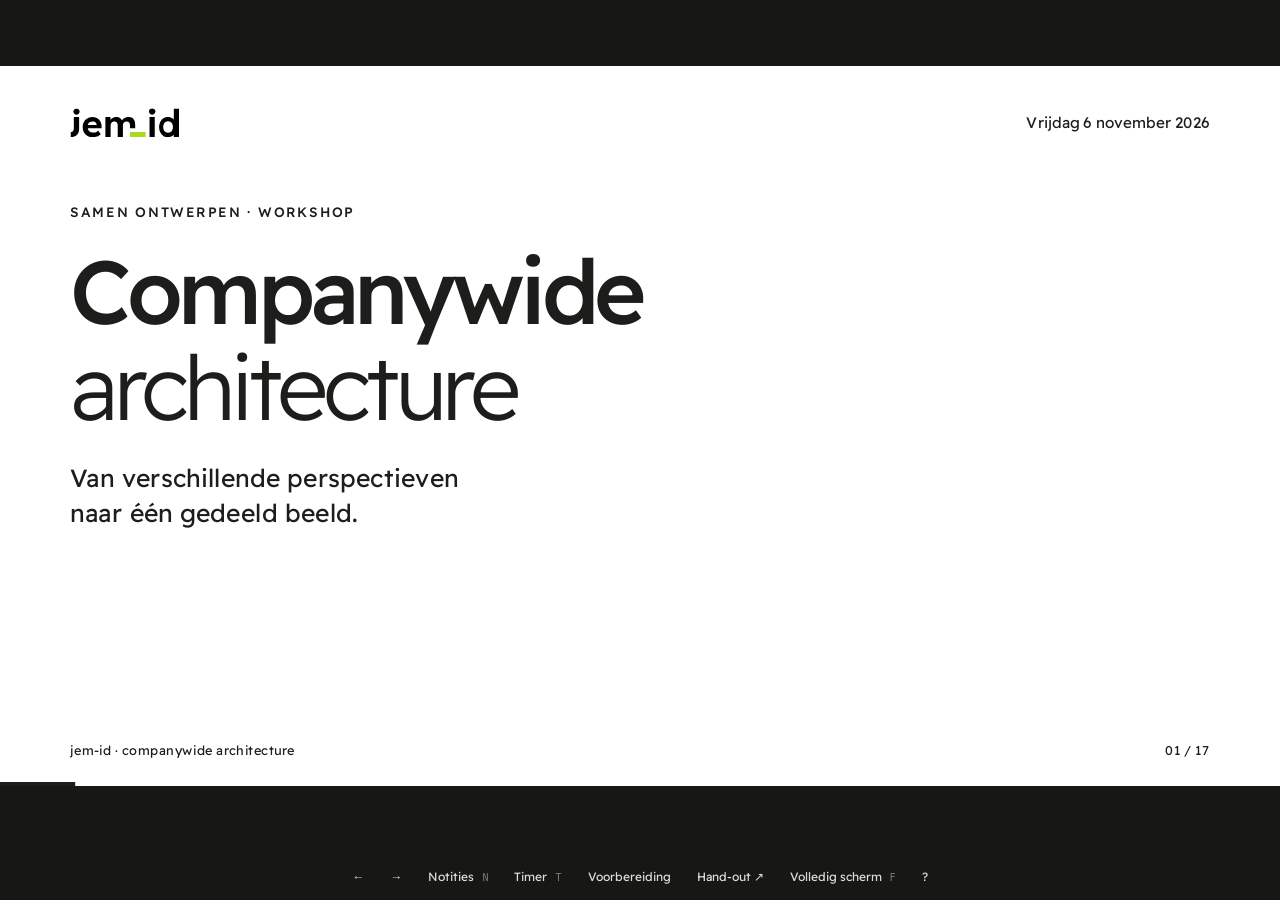
==== commit 2ac70ce3: "Add click-through steps, timer glow, sources slide and visual polish - Slides 5 and 11 start greyed " ====
--- a/index.html
+++ b/index.html
@@ -32,6 +32,10 @@
       .slide.active .c4-levels > :nth-child(3) { animation-delay: .36s }
       .slide.active .c4-levels > :nth-child(4) { animation-delay: .48s }
       .slide.active .c-stamp { animation: deck-fade .4s .6s ease both }
+      .slide.active .kata-sketch .ink { stroke-dasharray: 1; stroke-dashoffset: 1; animation: sketch-draw .45s ease forwards }
+      .slide.active .kata-sketch .hl { animation: deck-fade .4s 1.1s ease both }
+      .slide.active .kata-sketch .pen { animation: deck-fade .5s .2s ease both }
+      @keyframes sketch-draw { to { stroke-dashoffset: 0 } }
       .slide.active .handoff-steps > * { animation: deck-rise .55s ease both }
       .slide.active .handoff-steps > :nth-child(1) { animation-delay: .12s }
       .slide.active .handoff-steps > :nth-child(2) { animation-delay: .24s }
@@ -52,40 +56,38 @@
     <section class="slide lift-slide" data-title="Architectuur raakt iedere rol">
       <header><img class="logo" src="assets/logo.svg" alt="jem-id"><span>Waarom we dit samen doen</span></header>
       <h2>Architectuur raakt<br><span>iedere rol</span></h2>
-      <p class="intro">Hoe onze systemen samenwerken, hangt samen met hoe wij keuzes maken.</p>
-      <div class="role-lines"><div><strong>Product & klant</strong><p>Welk probleem lossen we op? Wat heeft prioriteit?</p></div><div><strong>Development, data & UX</strong><p>Hoe bouwen we het? Welke inzichten uit data en gebruikerservaring zijn nodig?</p></div><div><strong>Teams & organisatie</strong><p>Wie is verantwoordelijk? Waar moeten we afstemmen?</p></div></div>
       <p class="statement">“De architect is niet een verdieping. De architect is de <b>lift.</b>”</p>
       <figure class="lift" data-elevator></figure>
-      <aside class="notes">De formulering op de slide komt uit Randy Vroegops presentatie, gebaseerd op Gregor Hohpes Architect Elevator-metafoor. Verschillende rollen zien andere delen van dezelfde organisatie. Architectuur verbindt die perspectieven. Een prioriteit kan gevolgen hebben voor systemen; inzichten van de data-analist en de UX-designer laten zien wat gebruikers nodig hebben en hoe een oplossing wordt ervaren. Vraag elke groep daarom om vaktermen uit te leggen en niet meteen een oplossing te tekenen. C4 geeft verschillende zoomniveaus: C1 context, C2 containers, C3 componenten, C4 code. C4 is een hulpmiddel voor het gesprek, niet een volledig model van de organisatie. Bronnen: https://github.com/vroegop/architecturetalk · Gregor Hohpe, The Software Architect Elevator · https://c4model.com/</aside>
+      <aside class="notes">Hoe onze systemen samenwerken, hangt samen met hoe wij keuzes maken. Product & klant: welk probleem lossen we op, wat heeft prioriteit? Development, data & UX: hoe bouwen we het, welke inzichten uit data en gebruikerservaring zijn nodig? Teams & organisatie: wie is verantwoordelijk, waar moeten we afstemmen? De formulering op de slide komt uit Randy Vroegops presentatie, gebaseerd op Gregor Hohpes Architect Elevator-metafoor. Verschillende rollen zien andere delen van dezelfde organisatie. Architectuur verbindt die perspectieven. Een prioriteit kan gevolgen hebben voor systemen; inzichten van de data-analist en de UX-designer laten zien wat gebruikers nodig hebben en hoe een oplossing wordt ervaren. Vraag elke groep daarom om vaktermen uit te leggen en niet meteen een oplossing te tekenen. C4 geeft verschillende zoomniveaus: C1 context, C2 containers, C3 componenten, C4 code. C4 is een hulpmiddel voor het gesprek, niet een volledig model van de organisatie. Bronnen: https://github.com/vroegop/architecturetalk · Gregor Hohpe, The Software Architect Elevator · https://c4model.com/</aside>
     </section>
     <section class="slide" data-title="Het tijdpad">
-      <header><img class="logo" src="assets/logo.svg" alt="jem-id"><span>Voorstel · 120 minuten</span></header>
+      <header><img class="logo" src="assets/logo.svg" alt="jem-id"><span>Voorstel · 110 minuten</span></header>
       <h2>Het <span>tijdpad</span></h2>
-      <svg class="timeline-loop" viewBox="0 0 1424 560" role="img" aria-label="Tijdpad: intro 10 minuten, dan drie rondes C1 20, C2 25 en C3 20 minuten, elk gevolgd door een check-in van 5 minuten, daarna presenteren 20 en retro 10 minuten" font-family="Readex, Arial, sans-serif" text-anchor="middle" style="display:block;width:100%;height:auto;margin-top:6px"><defs><marker id="loop-arrow" viewBox="0 0 10 10" refX="7" refY="5" markerWidth="4" markerHeight="4" orient="auto"><path d="M0 0L10 5L0 10z" fill="#aadb1e"/></marker></defs><g stroke="#aadb1e" stroke-width="5"><line x1="252" y1="290" x2="522" y2="290"/><line x1="902" y1="290" x2="1088" y2="290"/><line x1="1132" y1="290" x2="1278" y2="290"/></g><g fill="none" stroke="#aadb1e" stroke-width="6" marker-end="url(#loop-arrow)"><path d="M777.6 127.7A175 175 0 0 1 885.3 314.4"/><path d="M819.7 427.9A175 175 0 0 1 604.3 427.9"/><path d="M538.7 314.4A175 175 0 0 1 646.4 127.7"/></g><text x="712" y="286" font-size="40" font-weight="500" fill="#1d1d1b">3 rondes</text><text x="712" y="320" font-size="20" fill="#666">tekenen, dan samen inchecken</text><rect x="637" y="80" width="150" height="70" fill="#1d1d1b"/><text x="712" y="124" font-size="28" font-weight="500" fill="#fff">C1 <tspan font-size="19" font-weight="400" fill="#aadb1e">20 min</tspan></text><rect x="788.6" y="342.5" width="150" height="70" fill="#1d1d1b"/><text x="863.6" y="386.5" font-size="28" font-weight="500" fill="#fff">C2 <tspan font-size="19" font-weight="400" fill="#aadb1e">25 min</tspan></text><rect x="485.4" y="342.5" width="150" height="70" fill="#1d1d1b"/><text x="560.4" y="386.5" font-size="28" font-weight="500" fill="#fff">C3 <tspan font-size="19" font-weight="400" fill="#aadb1e">20 min</tspan></text><g fill="#aadb1e" stroke="#fff" stroke-width="5"><circle cx="863.6" cy="202.5" r="14"/><circle cx="712" cy="465" r="14"/><circle cx="560.4" cy="202.5" r="14"/></g><g font-size="18" fill="#1d1d1b"><text x="890" y="190" text-anchor="start">check-in <tspan fill="#666">5</tspan></text><text x="712" y="508">check-in <tspan fill="#666">5</tspan></text><text x="534" y="190" text-anchor="end">check-in <tspan fill="#666">5</tspan></text></g><circle cx="230" cy="290" r="20" fill="#1d1d1b" stroke="#aadb1e" stroke-width="5"/><text x="230" y="348" font-size="26" font-weight="500">Intro</text><text x="230" y="378" font-size="20" fill="#666">10 min</text><circle cx="1110" cy="290" r="20" fill="#1d1d1b" stroke="#aadb1e" stroke-width="5"/><text x="1110" y="348" font-size="26" font-weight="500">Presenteren</text><text x="1110" y="378" font-size="20" fill="#666">20 min</text><circle cx="1300" cy="290" r="20" fill="#1d1d1b" stroke="#aadb1e" stroke-width="5"/><text x="1300" y="348" font-size="26" font-weight="500">Retro</text><text x="1300" y="378" font-size="20" fill="#666">10 min</text></svg>
-      <aside class="notes">Dit tijdpad is een voorstel van 120 minuten, inclusief vier presentaties. Elke groep werkt drie rondes: C1 (20 min), C2 (25 min) en C3 (20 min). Na elke ronde checken we samen in (5 min); na C1 en C2 met de sheet van het volgende zoomniveau, na C3 als overgang naar de presentaties: is het vorige niveau begrijpelijk, hebben pijlen een label, welke C4-vragen zijn er? Stem daarna zo nodig de tijd af. Het doel is niet om elk detail af te maken, maar om keuzes, aannames en open vragen zichtbaar te maken.</aside>
+      <svg class="timeline-loop" viewBox="0 0 1424 585" role="img" aria-label="Tijdpad: intro 10 minuten, dan drie rondes C1, C2 en C3 van elk 20 minuten, met een check-in van 5 minuten na C1 en na C2, daarna presenteren 20 en retro 10 minuten. Alvast door naar de volgende C mag altijd, terug niet." font-family="Readex, Arial, sans-serif" text-anchor="middle" style="display:block;width:100%;height:auto;margin-top:6px"><defs><marker id="loop-arrow" viewBox="0 0 10 10" refX="7" refY="5" markerWidth="4" markerHeight="4" orient="auto"><path d="M0 0L10 5L0 10z" fill="#aadb1e"/></marker></defs><g stroke="#aadb1e" stroke-width="5"><line x1="252" y1="290" x2="522" y2="290"/><line x1="902" y1="290" x2="1088" y2="290"/><line x1="1132" y1="290" x2="1278" y2="290"/></g><g fill="none" stroke="#aadb1e" stroke-width="6" marker-end="url(#loop-arrow)"><path d="M777.6 127.7A175 175 0 0 1 885.3 314.4"/><path d="M819.7 427.9A175 175 0 0 1 604.3 427.9"/><path d="M538.7 314.4A175 175 0 0 1 646.4 127.7"/></g><g class="loop-dot"><circle r="20" fill="#aadb1e" opacity=".35"><animate attributeName="r" values="12;24;12" dur="1.2s" repeatCount="indefinite"/><animate attributeName="opacity" values=".55;0;.55" dur="1.2s" repeatCount="indefinite"/><animateMotion dur="8s" repeatCount="indefinite" path="M712 115A175 175 0 0 1 712 465A175 175 0 0 1 712 115"/></circle><circle r="10" fill="#aadb1e" stroke="#1d1d1b" stroke-width="3"><animate attributeName="opacity" values="1;.35;1" dur="1.2s" repeatCount="indefinite"/><animateMotion dur="8s" repeatCount="indefinite" path="M712 115A175 175 0 0 1 712 465A175 175 0 0 1 712 115"/></circle></g><text x="712" y="286" font-size="40" font-weight="500" fill="#1d1d1b">3 rondes</text><text x="712" y="320" font-size="20" fill="#666">tekenen, dan samen inchecken</text><rect x="637" y="80" width="150" height="70" fill="#1d1d1b"/><text x="712" y="124" font-size="28" font-weight="500" fill="#fff">C1 <tspan font-size="19" font-weight="400" fill="#aadb1e">20 min</tspan></text><rect x="788.6" y="342.5" width="150" height="70" fill="#1d1d1b"/><text x="863.6" y="386.5" font-size="28" font-weight="500" fill="#fff">C2 <tspan font-size="19" font-weight="400" fill="#aadb1e">20 min</tspan></text><rect x="485.4" y="342.5" width="150" height="70" fill="#1d1d1b"/><text x="560.4" y="386.5" font-size="28" font-weight="500" fill="#fff">C3 <tspan font-size="19" font-weight="400" fill="#aadb1e">20 min</tspan></text><g fill="#aadb1e" stroke="#fff" stroke-width="5"><circle cx="863.6" cy="202.5" r="14"/><circle cx="712" cy="465" r="14"/></g><g font-size="18" fill="#1d1d1b"><text x="890" y="190" text-anchor="start">check-in <tspan fill="#666">5</tspan></text><text x="712" y="508">check-in <tspan fill="#666">5</tspan></text></g><text x="712" y="565" font-size="21" fill="#666"><tspan fill="#1d1d1b" font-weight="500">Side note:</tspan> alvast door naar de volgende C mag altijd, terug niet</text><circle class="now-pulse" cx="230" cy="290" r="20" fill="#aadb1e"><animate attributeName="r" values="20;46;20" dur="1.2s" repeatCount="indefinite"/><animate attributeName="opacity" values=".6;0;.6" dur="1.2s" repeatCount="indefinite"/></circle><circle cx="230" cy="290" r="20" fill="#1d1d1b" stroke="#aadb1e" stroke-width="5"><animate class="now-pulse" attributeName="fill" values="#1d1d1b;#aadb1e;#1d1d1b" dur="1.2s" repeatCount="indefinite"/></circle><text x="230" y="348" font-size="26" font-weight="500">Intro</text><text x="230" y="378" font-size="20" fill="#666">10 min</text><circle cx="1110" cy="290" r="20" fill="#1d1d1b" stroke="#aadb1e" stroke-width="5"/><text x="1110" y="348" font-size="26" font-weight="500">Presenteren</text><text x="1110" y="378" font-size="20" fill="#666">20 min</text><circle cx="1300" cy="290" r="20" fill="#1d1d1b" stroke="#aadb1e" stroke-width="5"/><text x="1300" y="348" font-size="26" font-weight="500">Retro</text><text x="1300" y="378" font-size="20" fill="#666">10 min</text></svg>
+      <aside class="notes">Het knipperende bolletje bij Intro laat zien waar we nu zijn. Dit tijdpad is een voorstel van 110 minuten, inclusief vier presentaties. Elke groep werkt drie rondes: C1, C2 en C3 (elk 20 min). Na C1 en C2 checken we samen in (5 min) met de sheet van het volgende zoomniveau: is het vorige niveau begrijpelijk, hebben pijlen een label, welke C4-vragen zijn er? Na C3 gaan we direct door naar de presentaties. Een groep die eerder klaar is, mag alvast verder met de volgende C, maar niet meer terug naar een vorige. Stem daarna zo nodig de tijd af. Het doel is niet om elk detail af te maken, maar om keuzes, aannames en open vragen zichtbaar te maken.</aside>
     </section>
     <section class="slide" data-title="De oefenkata">
       <header><img class="logo" src="assets/logo.svg" alt="jem-id"><span>Op papier · vier mensen per groep</span></header>
       <h2>Wat is een <span>kata?</span></h2>
-      <div class="workshop-columns"><div><p class="eyebrow">Oefenen zonder productiedruk</p><h3>Een korte, fictieve casus om samen ontwerpkeuzes te verkennen.</h3><p style="margin-top:18px">Jullie tekenen, stellen vragen, maken aannames zichtbaar en vergelijken mogelijke oplossingen. Niet de perfecte uitkomst telt, maar hoe jullie tot keuzes komen.</p><p class="challenge">De concrete casus staat in de <b>hand-out</b>. Gebruik die tijdens het groepswerk als jullie gezamenlijke vertrekpunt.</p></div><div class="agenda"><p class="eyebrow">Jullie resultaat</p><ol><li><b>Keuzes</b><span>Onderbouwde afwegingen, aannames en open vragen</span></li></ol><p class="small"><b>Sofie loopt langs als PO.</b> Schrijf vragen en aannames op.</p></div></div>
+      <div class="workshop-columns" style="grid-template-columns:1fr 440px;gap:70px"><div><p class="eyebrow">Oefenen zonder productiedruk</p><h3>Een korte, fictieve casus om samen ontwerpkeuzes te verkennen.</h3><p style="margin-top:18px">Jullie tekenen, stellen vragen, maken aannames zichtbaar en vergelijken mogelijke oplossingen. Niet de perfecte uitkomst telt, maar hoe jullie tot keuzes komen.</p><p class="challenge">De concrete casus staat in de <b>hand-out</b>. Gebruik die tijdens het groepswerk als jullie gezamenlijke vertrekpunt.</p><p class="small"><b>Sofie loopt langs als PO.</b> Schrijf vragen en aannames op.</p></div><figure class="kata-sketch" aria-hidden="true" style="margin:0;align-self:center"><svg viewBox="0 0 460 500" style="display:block;width:100%;height:auto"><rect x="58" y="44" width="310" height="420" fill="#ecece6" transform="rotate(-4 213 254)"/><g transform="rotate(3 215 255)"><rect x="60" y="40" width="310" height="420" fill="#fff" stroke="#d8d8d2" stroke-width="2"/><rect class="hl" x="146" y="214" width="141" height="63" fill="#aadb1e"/><g fill="none" stroke="#1d1d1b" stroke-width="4" stroke-linecap="round" stroke-linejoin="round"><circle class="ink" pathLength="1" cx="215" cy="92" r="16" style="animation-delay:.3s"/><path class="ink" pathLength="1" d="M185 140Q185 114 215 114Q245 114 245 140Z" style="animation-delay:0.5s"/><path class="ink" pathLength="1" d="M215 150L216 200M207 191L216 203L225 190" style="animation-delay:0.75s"/><path class="ink" pathLength="1" d="M140 210L292 207L294 280L139 283Z" style="animation-delay:0.95s"/><path class="ink" pathLength="1" d="M168 236H262M178 256H252" style="animation-delay:1.2s"/><path class="ink" pathLength="1" d="M172 288L118 344M114 330L117 346L131 342" style="animation-delay:1.4s"/><path class="ink" pathLength="1" d="M262 288L312 344M297 343L313 346L314 330" style="animation-delay:1.55s"/><path class="ink" pathLength="1" d="M80 350L160 348L162 400L79 402Z" style="animation-delay:1.75s"/><path class="ink" pathLength="1" d="M270 348L350 350L349 402L268 400Z" style="animation-delay:1.95s"/><path class="ink" pathLength="1" d="M97 372H143M287 372H333" style="animation-delay:2.15s"/></g></g><g class="pen" transform="translate(346 402) rotate(27)"><path d="M-6 -14H6L2 0H-2Z" fill="#1d1d1b"/><rect x="-12" y="-42" width="24" height="28" rx="3" fill="#aadb1e"/><rect x="-14" y="-196" width="28" height="158" rx="7" fill="#1d1d1b"/><rect x="9" y="-186" width="6" height="64" rx="3" fill="#aadb1e"/></g></svg></figure></div>
       <aside class="notes">Een architectural kata is een korte, veilige oefenvorm: een team werkt aan een fictieve casus om architectuurkeuzes, aannames en trade-offs bespreekbaar te maken. De concrete bloemen-casus staat bewust alleen in de hand-out, zodat iedereen hem tijdens het groepswerk bij de hand heeft. Houd de oplossing open. Eindresultaat: een C1, een C2, een C3 van één container en enkele onderbouwde keuzes. C4/code doen we niet. Begin bij mensen, doelen en de systeemgrens. Geef alle pijlen een betekenis. Een container in C4 is een uitvoerbare applicatie of gegevensopslag, niet per se Docker. Niet-developers toetsen of de tekening begrijpelijk is en of het probleem wordt opgelost. Developers bewaken samenhang en leggen technische termen uit. Verdeel het tekenen, vragen stellen en noteren; laat iedereen aan bod komen.</aside>
     </section>
-    <section class="slide" data-title="Het C4-model">
+    <section class="slide" data-title="Het C4-model" data-steps="5">
       <header><img class="logo" src="assets/logo.svg" alt="jem-id"><span>Eerst samen · het C4-model</span></header>
       <h2>Het <span>C4-model</span></h2>
-      <div class="c4-levels">
+      <div class="c4-levels step-items">
         <div><svg viewBox="0 0 120 120" aria-hidden="true"><rect x="2" y="2" width="116" height="116" fill="#aadb1e" stroke="#1d1d1b" stroke-width="3"/><rect x="22" y="22" width="76" height="76" fill="none" stroke="#1d1d1b" stroke-width="2" stroke-dasharray="5 4"/></svg><b>C1</b><h3>Context</h3><p>Het systeem als één doos, met de mensen en systemen eromheen.</p><small>Voor iedereen</small></div>
         <div><svg viewBox="0 0 120 120" aria-hidden="true"><rect x="2" y="2" width="116" height="116" fill="none" stroke="#1d1d1b" stroke-width="3"/><rect x="22" y="22" width="76" height="76" fill="#aadb1e" stroke="#1d1d1b" stroke-width="3"/><rect x="40" y="40" width="40" height="40" fill="none" stroke="#1d1d1b" stroke-width="2" stroke-dasharray="5 4"/></svg><b>C2</b><h3>Containers</h3><p>De applicaties en gegevensopslag binnen dat systeem.</p><small>Product & techniek</small></div>
         <div><svg viewBox="0 0 120 120" aria-hidden="true"><rect x="2" y="2" width="116" height="116" fill="none" stroke="#1d1d1b" stroke-width="3"/><rect x="22" y="22" width="76" height="76" fill="none" stroke="#1d1d1b" stroke-width="3"/><rect x="40" y="40" width="40" height="40" fill="#aadb1e" stroke="#1d1d1b" stroke-width="3"/><rect x="53" y="53" width="14" height="14" fill="none" stroke="#1d1d1b" stroke-width="2" stroke-dasharray="4 3"/></svg><b>C3</b><h3>Componenten</h3><p>De onderdelen binnen één container en hun taak.</p><small>Developers & architecten</small></div>
         <div class="off"><svg viewBox="0 0 120 120" aria-hidden="true"><rect x="2" y="2" width="116" height="116" fill="none" stroke="#bbb" stroke-width="3"/><rect x="22" y="22" width="76" height="76" fill="none" stroke="#bbb" stroke-width="3"/><rect x="40" y="40" width="40" height="40" fill="none" stroke="#bbb" stroke-width="3"/><rect x="53" y="53" width="14" height="14" fill="#ddd" stroke="#bbb" stroke-width="3"/></svg><b>C4</b><h3>Code</h3><p>Klassen, functies en tabellen binnen één component.</p><small>Vandaag niet</small></div>
       </div>
-      <aside class="notes">Het C4-model van Simon Brown beschrijft software op vier zoomniveaus, net als een digitale kaart: eerst het land, dan de stad, dan de straat. C1 context laat het systeem als één doos zien, met de mensen die het gebruiken en de systemen waarmee het praat. C2 containers zoomt in op de applicaties en gegevensopslag binnen dat systeem. C3 componenten zoomt in op één container. C4 code gaat over klassen en functies; dat niveau wordt meestal uit de code gegenereerd en slaan we vandaag over. Belangrijkste les: kies het zoomniveau dat past bij het gesprek en het publiek. Bron: https://c4model.com/</aside>
-    </section>
-    <section class="slide" data-title="Voorbeeldkata · Doe mij maar een BLT">
+      <aside class="notes">De niveaus starten grijs. Klik (→) licht ze één voor één uit: C1, C2, C3, C4; de volgende klik zet alles aan. Het C4-model van Simon Brown beschrijft software op vier zoomniveaus, net als een digitale kaart: eerst het land, dan de stad, dan de straat. C1 context laat het systeem als één doos zien, met de mensen die het gebruiken en de systemen waarmee het praat. C2 containers zoomt in op de applicaties en gegevensopslag binnen dat systeem. C3 componenten zoomt in op één container. C4 code gaat over klassen en functies; dat niveau wordt meestal uit de code gegenereerd en slaan we vandaag over. Belangrijkste les: kies het zoomniveau dat past bij het gesprek en het publiek. Bron: https://c4model.com/</aside>
+    </section>
+    <section class="slide" data-title="Voorbeeldkata · Doe mij maar een BLT" data-steps="1">
       <header><img class="logo" src="assets/logo.svg" alt="jem-id"><span>Voorbeeld · Architectural Katas</span></header>
       <h2>Doe mij maar <span>een BLT</span></h2>
-      <div class="workshop-columns" style="margin-top:34px"><div><p class="eyebrow">De casus</p><h3>Een landelijke broodjesketen wil ‘bestellen per fax’ ook via internet aanbieden, naast de bestaande faxservice.</h3><p class="challenge">Gebruikers: <b>miljoenen+</b></p></div><div class="agenda kata-reqs"><p class="eyebrow">Eisen na gesprek met PO</p><ol><li><b>Bestellen</b><span>Na de bestelling krijgt de klant een ophaaltijd en een route naar de winkel (via Google Maps)</span></li><li><b>Bezorgen</b><span>Bezorgt de winkel? Dan gaat een bezorger met het broodje naar de klant</span></li><li><b>Mobiel</b><span>Goed te gebruiken op mobiele apparaten</span></li><li><b>Acties</b><span>Landelijke én lokale dagaanbiedingen</span></li><li><b>Betalen</b><span>Online, of bij ophalen of bezorging</span></li></ol></div></div>
-      <aside class="notes">Deze voorbeeldkata komt van architecturalkatas.com (‘I’ll Have the BLT’). Een landelijke broodjesketen wil naast de bestaande faxservice ook online bestellen mogelijk maken, voor miljoenen gebruikers. Eisen: de klant krijgt na het bestellen een ophaaltijd en routebeschrijving via Google Maps; als de winkel bezorgt, gaat een bezorger op pad; het moet goed werken op mobiel; er zijn landelijke en lokale dagaanbiedingen; en betalen kan online of bij ophalen of bezorging. We gebruiken deze casus alleen om de vier zoomniveaus te laten zien (jullie eigen kata staat in de hand-out); hij komt straks terug als voorbeeld op de check-in-slides. Bron: https://www.architecturalkatas.com/</aside>
+      <div class="workshop-columns" style="margin-top:34px"><div><p class="eyebrow">De casus</p><h3>Een landelijke broodjesketen wil ‘bestellen per fax’ ook via internet aanbieden, naast de bestaande faxservice.</h3><p class="challenge">Gebruikers: <b>miljoenen+</b></p></div><div class="agenda kata-reqs" data-step="1"><p class="eyebrow">Eisen na gesprek met PO</p><ol><li><b>Bestellen</b><span>Na de bestelling krijgt de klant een ophaaltijd en een route naar de winkel (via Google Maps)</span></li><li><b>Bezorgen</b><span>Bezorgt de winkel? Dan gaat een bezorger met het broodje naar de klant</span></li><li><b>Mobiel</b><span>Goed te gebruiken op mobiele apparaten</span></li><li><b>Acties</b><span>Landelijke én lokale dagaanbiedingen</span></li><li><b>Betalen</b><span>Online, of bij ophalen of bezorging</span></li></ol></div></div>
+      <aside class="notes">Klik (→) om de eisen te tonen. Deze voorbeeldkata komt van architecturalkatas.com (‘I’ll Have the BLT’). Een landelijke broodjesketen wil naast de bestaande faxservice ook online bestellen mogelijk maken, voor miljoenen gebruikers. Eisen: de klant krijgt na het bestellen een ophaaltijd en routebeschrijving via Google Maps; als de winkel bezorgt, gaat een bezorger op pad; het moet goed werken op mobiel; er zijn landelijke en lokale dagaanbiedingen; en betalen kan online of bij ophalen of bezorging. We gebruiken deze casus alleen om de vier zoomniveaus te laten zien (jullie eigen kata staat in de hand-out); hij komt straks terug als voorbeeld op de check-in-slides. Bron: https://www.architecturalkatas.com/</aside>
     </section>
     <section class="slide c-slide c-explain" data-title="Voorbeeld · C1 context">
       <header><img class="logo" src="assets/logo.svg" alt="jem-id"><span>Het C4-model · voorbeeld</span></header>
@@ -94,7 +96,6 @@
           <p class="eyebrow">Zoomniveau 1</p>
           <h2>C1 <span>context</span></h2>
           <p class="intro">Het bestelplatform als één doos. Wie gebruikt het, en met welke systemen praat het?</p>
-          <ul class="check-questions"><li>Mensen: klant, medewerker, bezorger en marketing</li><li>Eén systeem in scope, in het midden</li><li>Bestaande en externe systemen: Google Maps, betalen, kassa</li><li>Nog geen techniek: iedereen kan meelezen</li></ul>
         </div>
         <figure class="c-example">
           <figcaption><span>Voorbeeld</span> Doe mij maar een BLT · systeemcontext</figcaption>
@@ -120,7 +121,6 @@
           <p class="eyebrow">Zoomniveau 2</p>
           <h2>C2 <span>containers</span></h2>
           <p class="intro">Zoom in op het bestelplatform: welke applicaties en gegevensopslag maken het mogelijk?</p>
-          <ul class="check-questions"><li>Een app per gebruikersgroep: bestelsite, winkel-app en beheerportaal</li><li>De bestel-API bevat de regels, de database onthoudt</li><li>Keuzes worden zichtbaar, zoals mobielvriendelijk bestellen</li><li>Container = iets dat draait of data bewaart</li></ul>
         </div>
         <figure class="c-example">
           <figcaption><span>Voorbeeld</span> Het bestelplatform van binnen</figcaption>
@@ -148,7 +148,6 @@
           <p class="eyebrow">Zoomniveau 3</p>
           <h2>C3 <span>componenten</span></h2>
           <p class="intro">Zoom in op één container, de bestel-API: welke onderdelen doen het werk?</p>
-          <ul class="check-questions"><li>Componenten met één duidelijke taak</li><li>De bestelservice bepaalt ophaaltijd en bezorging</li><li>Elke koppeling naar buiten heeft een eigen component</li><li>Bewust weggelaten: de dagacties. Waar zou jij die tekenen?</li></ul>
         </div>
         <figure class="c-example">
           <figcaption><span>Voorbeeld</span> De bestel-API van binnen</figcaption>
@@ -174,7 +173,6 @@
           <p class="eyebrow">Zoomniveau 4</p>
           <h2>C4 <span>code</span></h2>
           <p class="intro">Zoom in op één component, de bestelservice: klassen, functies en tabellen.</p>
-          <ul class="check-questions"><li>Meestal gegenereerd uit de code of de IDE</li><li>Te gedetailleerd voor een gesprek met alle rollen</li><li>Verandert vaak, dus snel verouderd op papier</li><li>Vandaag slaan we dit niveau over</li></ul>
         </div>
         <figure class="c-example">
           <figcaption><span>Voorbeeld</span> De bestelservice in code</figcaption>
@@ -194,13 +192,13 @@
       </div>
       <aside class="notes">Het vierde zoomniveau gaat over code: klassen, functies en databasetabellen binnen één component. In de praktijk genereer je dit meestal uit de code of laat je de IDE het tonen; het verandert vaak en is te gedetailleerd voor een gesprek met alle rollen. Daarom staat dit niveau grijs en slaan we het vandaag over. Het voorbeeld is alleen ter illustratie. Zeg tot slot: deze BLT-voorbeelden komen terug op de check-in-slides, als geheugensteun bij jullie eigen rondes. Bron: https://c4model.com/diagrams/code</aside>
     </section>
-    <section class="slide" data-title="Zo werken we samen">
+    <section class="slide" data-title="Zo werken we samen" data-steps="4">
       <header><img class="logo" src="assets/logo.svg" alt="jem-id"><span>Een belangrijke spelregel</span></header>
       <h2>Laat een nieuw<br><span>perspectief beginnen</span></h2>
       <p class="intro">Jullie bepalen als team wie start. Kies bij voorkeur iemand met minder of geen ervaring met architectuur.</p>
-      <div class="handoff-steps" style="display:grid;grid-template-columns:1fr 54px 1fr 54px 1fr;gap:18px;align-items:center;margin-top:48px"><div style="min-height:230px;border-top:7px solid #aadb1e;padding-top:22px"><span aria-hidden="true" style="display:inline-flex;width:44px;height:44px;border-radius:50%;background:#aadb1e;color:#1d1d1b;align-items:center;justify-content:center;font-size:20px;font-weight:500">1</span><h3 style="font-size:29px;margin-top:20px">Teken eerst</h3><p style="font-size:22px;line-height:1.35;margin-top:12px">De starter zet het eerste model op papier en denkt hardop.</p></div><span aria-hidden="true" style="font-size:38px;text-align:center">→</span><div style="min-height:230px;border-top:7px solid #aadb1e;padding-top:22px"><span aria-hidden="true" style="display:inline-flex;width:44px;height:44px;border-radius:50%;background:#aadb1e;color:#1d1d1b;align-items:center;justify-content:center;font-size:20px;font-weight:500">2</span><h3 style="font-size:29px;margin-top:20px">Vraag, niet invullen</h3><p style="font-size:22px;line-height:1.35;margin-top:12px">Ervaren collega’s beantwoorden vragen, maar nemen de stift niet over.</p></div><span aria-hidden="true" style="font-size:38px;text-align:center">→</span><div style="min-height:230px;border-top:7px solid #aadb1e;padding-top:22px"><span aria-hidden="true" style="display:inline-flex;width:44px;height:44px;border-radius:50%;background:#aadb1e;color:#1d1d1b;align-items:center;justify-content:center;font-size:20px;font-weight:500">3</span><h3 style="font-size:29px;margin-top:20px">Geef door</h3><p style="font-size:22px;line-height:1.35;margin-top:12px">Is de starter klaar? Dan mag de volgende persoon aanvullen of aanpassen.</p></div></div>
+      <div class="handoff-steps step-items" style="display:grid;grid-template-columns:1fr 54px 1fr 54px 1fr;gap:18px;align-items:center;margin-top:48px"><div style="min-height:230px;border-top:7px solid #aadb1e;padding-top:22px"><span aria-hidden="true" style="display:inline-flex;width:44px;height:44px;border-radius:50%;background:#aadb1e;color:#1d1d1b;align-items:center;justify-content:center;font-size:20px;font-weight:500">1</span><h3 style="font-size:29px;margin-top:20px">Teken eerst</h3><p style="font-size:22px;line-height:1.35;margin-top:12px">De starter zet het eerste model op papier en denkt hardop.</p></div><span aria-hidden="true" style="font-size:38px;text-align:center">→</span><div style="min-height:230px;border-top:7px solid #aadb1e;padding-top:22px"><span aria-hidden="true" style="display:inline-flex;width:44px;height:44px;border-radius:50%;background:#aadb1e;color:#1d1d1b;align-items:center;justify-content:center;font-size:20px;font-weight:500">2</span><h3 style="font-size:29px;margin-top:20px">Vraag, niet invullen</h3><p style="font-size:22px;line-height:1.35;margin-top:12px">Ervaren collega’s beantwoorden vragen, maar nemen de stift niet over.</p></div><span aria-hidden="true" style="font-size:38px;text-align:center">→</span><div style="min-height:230px;border-top:7px solid #aadb1e;padding-top:22px"><span aria-hidden="true" style="display:inline-flex;width:44px;height:44px;border-radius:50%;background:#aadb1e;color:#1d1d1b;align-items:center;justify-content:center;font-size:20px;font-weight:500">3</span><h3 style="font-size:29px;margin-top:20px">Geef door</h3><p style="font-size:22px;line-height:1.35;margin-top:12px">Is de starter klaar? Dan mag de volgende persoon aanvullen of aanpassen.</p></div></div>
       <p class="statement">Niet de snelste oplossing telt, maar <b>wat iedereen begrijpt.</b></p>
-      <aside class="notes">Dit is een belangrijke spelregel van Randy’s workshopvorm: laat iemand met minder ervaring als eerste tekenen. Het team bepaalt zelf wie dat is; maak er geen verplichte aanwijzing van. De ervaren collega’s mogen niet meteen corrigeren of de stift overnemen. Zij beantwoorden vragen en leggen hun afwegingen uit wanneer daarom wordt gevraagd. Pas wanneer de starter aangeeft klaar te zijn, mag de volgende persoon aanvullen of aanpassen. Zo wordt kennis zichtbaar, kan iedereen redeneren en ontstaat er een model dat het hele team begrijpt. Herinner de groep eraan dat de tekening mag veranderen: het gaat om leren en samen onderzoeken, niet om in één keer gelijk hebben.</aside>
+      <aside class="notes">De stappen starten grijs. Klik (→) licht ze één voor één uit: teken eerst, vraag niet invullen, geef door; de volgende klik zet alles aan. Dit is een belangrijke spelregel van Randy’s workshopvorm: laat iemand met minder ervaring als eerste tekenen. Het team bepaalt zelf wie dat is; maak er geen verplichte aanwijzing van. De ervaren collega’s mogen niet meteen corrigeren of de stift overnemen. Zij beantwoorden vragen en leggen hun afwegingen uit wanneer daarom wordt gevraagd. Pas wanneer de starter aangeeft klaar te zijn, mag de volgende persoon aanvullen of aanpassen. Zo wordt kennis zichtbaar, kan iedereen redeneren en ontstaat er een model dat het hele team begrijpt. Herinner de groep eraan dat de tekening mag veranderen: het gaat om leren en samen onderzoeken, niet om in één keer gelijk hebben.</aside>
     </section>
     <section class="slide" data-title="Groepen & ruimtes">
       <header><img class="logo" src="assets/logo.svg" alt="jem-id"><span>Sofie · rondlopende PO</span></header>
@@ -230,12 +228,12 @@
           <p class="eyebrow">Zoomniveau 2</p>
           <h2>C2 <span>containers</span></h2>
           <p class="intro">Zoom in op jullie systeem: welke applicaties en gegevensopslag zitten erin?</p>
-          <div class="c-time"><b>25 <small>min</small></b><span>om C2 in je groep<br>uit te werken</span></div>
+          <div class="c-time"><b>20 <small>min</small></b><span>om C2 in je groep<br>uit te werken</span></div>
           <ul class="check-questions"><li>Applicaties en gegevensopslag binnen de systeemgrens</li><li>Per container één duidelijke verantwoordelijkheid</li><li>Hoe ze communiceren; technologie alleen waar die helpt</li><li>Container = applicatie of opslag, geen Docker</li></ul>
         </div>
         <figure class="c-example" data-example="ex-c2"><figcaption><span>Voorbeeld</span> Doe mij maar een BLT · het bestelplatform van binnen</figcaption></figure>
       </div>
-      <aside class="notes">Gebruik deze slide bij het eerste incheckmoment, na de C1-ronde. Haal de groepen kort bij elkaar, vraag naar obstakels en C4-vragen, en zet daarna de timer op 25 minuten. C2 zoomt in op het systeem uit C1: de afzonderlijke applicaties en gegevensopslag, elk met een verantwoordelijkheid, en hoe ze met elkaar communiceren. Een container in C4 is een uitvoerbare applicatie of gegevensopslag, niet per se een Docker-container. Noem technologie alleen als die keuze iets zegt. Bron: https://c4model.com/diagrams/container</aside>
+      <aside class="notes">Gebruik deze slide bij het eerste incheckmoment, na de C1-ronde. Haal de groepen kort bij elkaar, vraag naar obstakels en C4-vragen, en zet daarna de timer op 20 minuten. C2 zoomt in op het systeem uit C1: de afzonderlijke applicaties en gegevensopslag, elk met een verantwoordelijkheid, en hoe ze met elkaar communiceren. Een container in C4 is een uitvoerbare applicatie of gegevensopslag, niet per se een Docker-container. Noem technologie alleen als die keuze iets zegt. Bron: https://c4model.com/diagrams/container</aside>
     </section>
     <section class="slide dark c-slide" data-title="C3 · Componenten">
       <header><img class="logo" src="assets/logo.svg" alt="jem-id"><span>Samen inchecken · zoomniveau 3 van 3</span></header>
@@ -257,12 +255,24 @@
       <div class="present-columns"><div><p class="intro">Eén iemand presenteert.<br>De hele groep helpt bij vragen.</p><ol class="presentation-list"><li><b>01</b><span>Voor wie is jullie systeem?<small>Laat de context zien: C1.</small></span></li><li><b>02</b><span>Hoe werkt het samen?<small>Loop door C2 en C3.</small></span></li><li><b>03</b><span>Welke keuze maakte verschil?<small>Noem een afweging en een open vraag.</small></span></li></ol></div><div class="takeaway"><p class="eyebrow">In een volgende sessie</p><p>Welke vraag ga jij<br>voortaan <span>eerder stellen?</span></p></div></div>
       <aside class="notes">Maximaal vijf minuten per groep, inclusief korte vragen. Start de vijfminutentimer opnieuw voor elke groep. Vraag luisteraars: welke keuze begrijp je nu beter? Welke aanname wil je toetsen? Laat de presentator het model uitleggen zonder dat de meest ervaren developer direct overneemt. Sluit na alle presentaties af met een terugblik van tien minuten: wat veranderde er door een ander perspectief, en welke vraag neem je mee naar je eigen team? Bedank Sofie en de deelnemers. Inspiratie en bronnen staan in de voorbereiding en op de hand-out.</aside>
     </section>
+    <section class="slide" data-title="Bronnen">
+      <header><img class="logo" src="assets/logo.svg" alt="jem-id"><span>Verder lezen</span></header>
+      <h2><span>Bronnen</span></h2>
+      <ul class="sources">
+        <li><b>Randy Vroegop</b><span>Company wide architecture</span><a href="https://github.com/vroegop/architecturetalk" target="_blank" rel="noopener">github.com/vroegop/architecturetalk</a></li>
+        <li><b>Gregor Hohpe</b><span>The Software Architect Elevator</span><a href="https://architectelevator.com/" target="_blank" rel="noopener">architectelevator.com</a></li>
+        <li><b>Simon Brown</b><span>Het C4-model</span><a href="https://c4model.com/" target="_blank" rel="noopener">c4model.com</a></li>
+        <li><b>Ted Neward</b><span>Architectural Katas · ‘I’ll Have the BLT’</span><a href="https://www.architecturalkatas.com/" target="_blank" rel="noopener">architecturalkatas.com</a></li>
+        <li><b>Sofie</b><span>Kata ‘Met de (registratie)vlam in de pijp’</span><a href="handout.html" target="_blank" rel="noopener">hand-out</a></li>
+      </ul>
+      <aside class="notes">Bronnen voor wie verder wil lezen. Randy Vroegops presentatie was de basis voor deze workshop; de lift-metafoor komt van Gregor Hohpe. Het C4-model is van Simon Brown. De BLT-voorbeeldkata komt van Architectural Katas, bedacht door Ted Neward. De kata van vandaag is gemaakt door Sofie en staat in de hand-out.</aside>
+    </section>
     <footer class="slide-footer"><span>jem-id · companywide architecture</span><span id="counter" aria-live="polite"></span></footer>
     <div id="progress"></div>
   </main>
   <nav class="controls" aria-label="Presentatiebediening"><button id="prev" aria-label="Vorige slide">←</button><button id="next" aria-label="Volgende slide">→</button><button id="notes-toggle" aria-pressed="false">Notities <kbd>N</kbd></button><button id="timer-toggle">Timer <kbd>T</kbd></button><button id="prep-toggle">Voorbereiding</button><a href="handout.html" target="_blank" rel="noopener">Hand-out ↗</a><button id="fullscreen">Volledig scherm <kbd>F</kbd></button><button id="help-toggle" aria-label="Toon sneltoetsen">?</button></nav>
   <aside id="speaker" hidden aria-label="Sprekersnotities"><div class="panel-heading"><h2>Sprekersnotities</h2><button data-close="speaker" aria-label="Sluit notities">×</button></div><div id="speaker-content"></div></aside>
-  <aside id="timer" hidden aria-label="Workshop timer"><div class="panel-heading"><h2>Timer</h2><button data-close="timer" aria-label="Sluit timer">×</button></div><label for="minutes">Minuten</label><input id="minutes" type="number" min="1" max="180" value="20"><div class="timer-presets"><button data-minutes="20">C1 / C3 · 20</button><button data-minutes="25">C2 · 25</button><button data-minutes="5">Presentatie · 5</button></div><output id="time" role="timer">20:00</output><p id="timer-status" aria-live="polite">Klaar om te starten</p><button id="timer-start">Start</button><button id="timer-reset">Reset</button></aside>
+  <aside id="timer" hidden aria-label="Workshop timer"><div class="panel-heading"><h2>Timer</h2><button data-close="timer" aria-label="Sluit timer">×</button></div><label for="minutes">Minuten</label><input id="minutes" type="number" min="1" max="180" value="20"><div class="timer-presets"><button data-minutes="20">C1 / C2 / C3 · 20</button><button data-minutes="5">Presentatie · 5</button></div><output id="time" role="timer">20:00</output><p id="timer-status" aria-live="polite">Klaar om te starten</p><button id="timer-start">Start</button><button id="timer-reset">Reset</button></aside>
   <dialog id="prep"><div class="panel-heading"><h2>Voorbereiding</h2><button data-close="prep" aria-label="Sluit voorbereiding">×</button></div><p>Voor vrijdag 6 november</p><ul><li>A2-vellen en voldoende stiften regelen.</li><li>Per deelnemer een C4-hand-out op één A4 printen.</li><li>Hand-out met Sofies kata uitdelen.</li><li>Groepen afstemmen op kennisniveau en rol.</li><li>Ruimtes invullen en terugkomplek afspreken.</li><li>Beamer, volledig scherm en timer testen.</li></ul><h3>Inspiratie & bronnen</h3><p><a href="https://github.com/vroegop/architecturetalk" target="_blank" rel="noopener">Randy Vroegop · Company wide architecture</a><br><a href="https://c4model.com/" target="_blank" rel="noopener">Simon Brown · C4-model</a><br><a href="https://www.architecturalkatas.com/" target="_blank" rel="noopener">Architectural Katas</a><br><a href="https://www.jem-id.nl/" target="_blank" rel="noopener">jem-id · huisstijlreferentie</a></p><p class="small">De kata is aangeleverd door Sofie (PO).</p></dialog>
   <dialog id="help"><div class="panel-heading"><h2>Bediening</h2><button data-close="help" aria-label="Sluit hulp">×</button></div><p>← / → of spatie: navigeren<br>1–9: naar een slide<br>N: sprekersnotities<br>T: timer tonen of verbergen<br>F: volledig scherm<br>Home / End: eerste / laatste slide<br>Escape: panelen sluiten<br>?: deze uitleg</p><p>Op een touchscreen kun je naar links of rechts vegen.</p></dialog>
 </body>
--- a/style.css
+++ b/style.css
@@ -7,3 +7,14 @@
 .kata-reqs li{grid-template-columns:130px 1fr}
 .c-explain .c-level .eyebrow{color:var(--ink)}.c-explain .c-level .intro{color:var(--ink)}.c-explain .check-questions li:before{color:#719600}.c-explain .c-example{border:1px solid #d8d8d2}
 .c-off .c-level{color:#8a8a84}.c-off .c-level h2 span{color:#b0b0aa}.c-off .c-example{position:relative}.c-off .c-example svg{filter:grayscale(1);opacity:.32}.c-stamp{position:absolute;left:50%;top:52%;transform:translate(-50%,-50%) rotate(-6deg);background:#fff;border:4px solid var(--ink);padding:10px 28px;font-size:34px;font-weight:500;text-transform:uppercase;letter-spacing:.12em;white-space:nowrap}
+@keyframes timer-glow{0%,100%{opacity:1}50%{opacity:.25}}
+body.timer-done #progress{display:none}
+body.timer-done #stage{box-shadow:0 0 0 4px var(--green),0 0 60px 18px #aadb1eaa}
+body.timer-done #stage::after{content:'';position:absolute;inset:0;z-index:4;pointer-events:none;box-shadow:inset 0 0 0 10px var(--green),inset 0 0 110px 40px #aadb1ecc;animation:timer-glow 1.2s ease-in-out infinite}
+@media (prefers-reduced-motion:reduce){body.timer-done #stage::after{animation:none}}
+.sources{list-style:none;padding:0;margin:48px 0 0}.sources li{display:grid;grid-template-columns:260px 1fr 440px;gap:28px;align-items:baseline;border-top:1px solid #ccc;padding:22px 0;font-size:25px;line-height:1.35}.sources li:last-child{border-bottom:1px solid #ccc}.sources b{font-weight:500}.sources a{color:#385100;font-size:21px;text-decoration:none;border-bottom:2px solid var(--green);justify-self:start}
+@media (prefers-reduced-motion:reduce){.loop-dot,circle.now-pulse{display:none}}
+.lift-slide .statement{font-size:44px;line-height:1.35;margin-top:70px;max-width:760px}
+.step-items>*{transition:filter .35s ease,translate .35s ease}.step-items.stepping>*{filter:opacity(.22) grayscale(1)}.step-items.stepping>.lit{filter:none;translate:0 -10px}.c4-levels.stepping>.lit{border-top-width:12px}
+.step-hidden{visibility:hidden}@keyframes step-rise{from{opacity:0;transform:translateY(18px)}to{opacity:1;transform:none}}.step-in{animation:step-rise .45s ease both!important}
+.handoff-steps.stepping>.lit{border-top-width:12px!important}
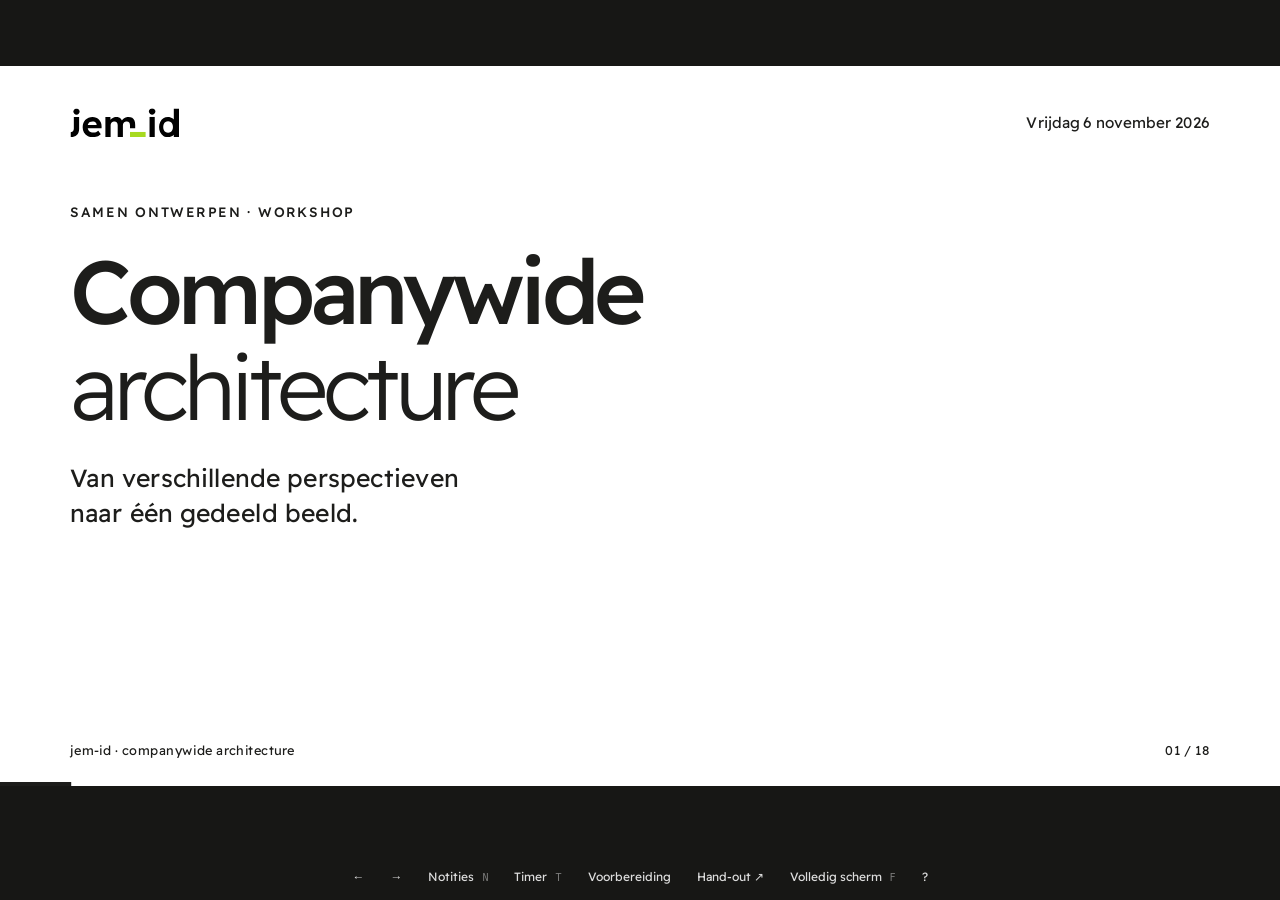
==== commit 71705dfc: "Add Sofie's kata slide after groups slide Co-Authored-By: Claude Opus 5.5 <noreply@anthropic.com>" ====
--- a/index.html
+++ b/index.html
@@ -3,6 +3,7 @@
 <head>
   <meta charset="utf-8"><meta name="viewport" content="width=device-width, initial-scale=1">
   <title>Companywide architecture — jem-id workshop</title>
+  <link rel="icon" href="assets/favicon.svg" type="image/svg+xml">
   <link rel="stylesheet" href="style.css">
   <style>
     @keyframes deck-fade { from { opacity: 0 } to { opacity: 1 } }
@@ -207,6 +208,12 @@
       <div id="groups" class="group-list"></div>
       <aside class="notes">18 aanmeldingen: 17 deelnemers en Sofie als rondlopende PO. Controleer vóór vrijdag of developers en niet-developers en verschillende kennisniveaus goed over de groepen verdeeld zijn. Geef elke groep A2-vellen, stiften en een C4-hand-out. Laat een groep alvast iemand kiezen die presenteert; dat hoeft niet degene met de meeste architectuurervaring te zijn. Spreek af waar en wanneer iedereen voor de check-in terugkomt.</aside>
     </section>
+    <section class="slide" data-title="De kata van Sofie">
+      <header><img class="logo" src="assets/logo.svg" alt="jem-id"><span>Kata · opdracht van Sofie (PO)</span></header>
+      <h2>De kata <span>van Sofie</span></h2>
+      <div class="workshop-columns" style="margin-top:34px;grid-template-columns:1fr;max-width:1100px"><div><p class="eyebrow">De casus</p><h3 data-kata-title></h3><p data-kata-description></p><p class="challenge"><b data-kata-challenge></b></p></div></div>
+      <aside class="notes">Dit is de casus waar de groepen vandaag mee aan de slag gaan; hij staat ook op de hand-out. Lees de casus en de uitdaging samen voor. Sofie is de PO: zij beantwoordt vragen over de casus en loopt tijdens het groepswerk langs de ruimtes. Houd de oplossing open.</aside>
+    </section>
     <section class="slide dark c-slide" data-title="C1 · Systeemcontext">
       <header><img class="logo" src="assets/logo.svg" alt="jem-id"><span>Samen inchecken · zoomniveau 1 van 3</span></header>
       <div class="c-columns">
